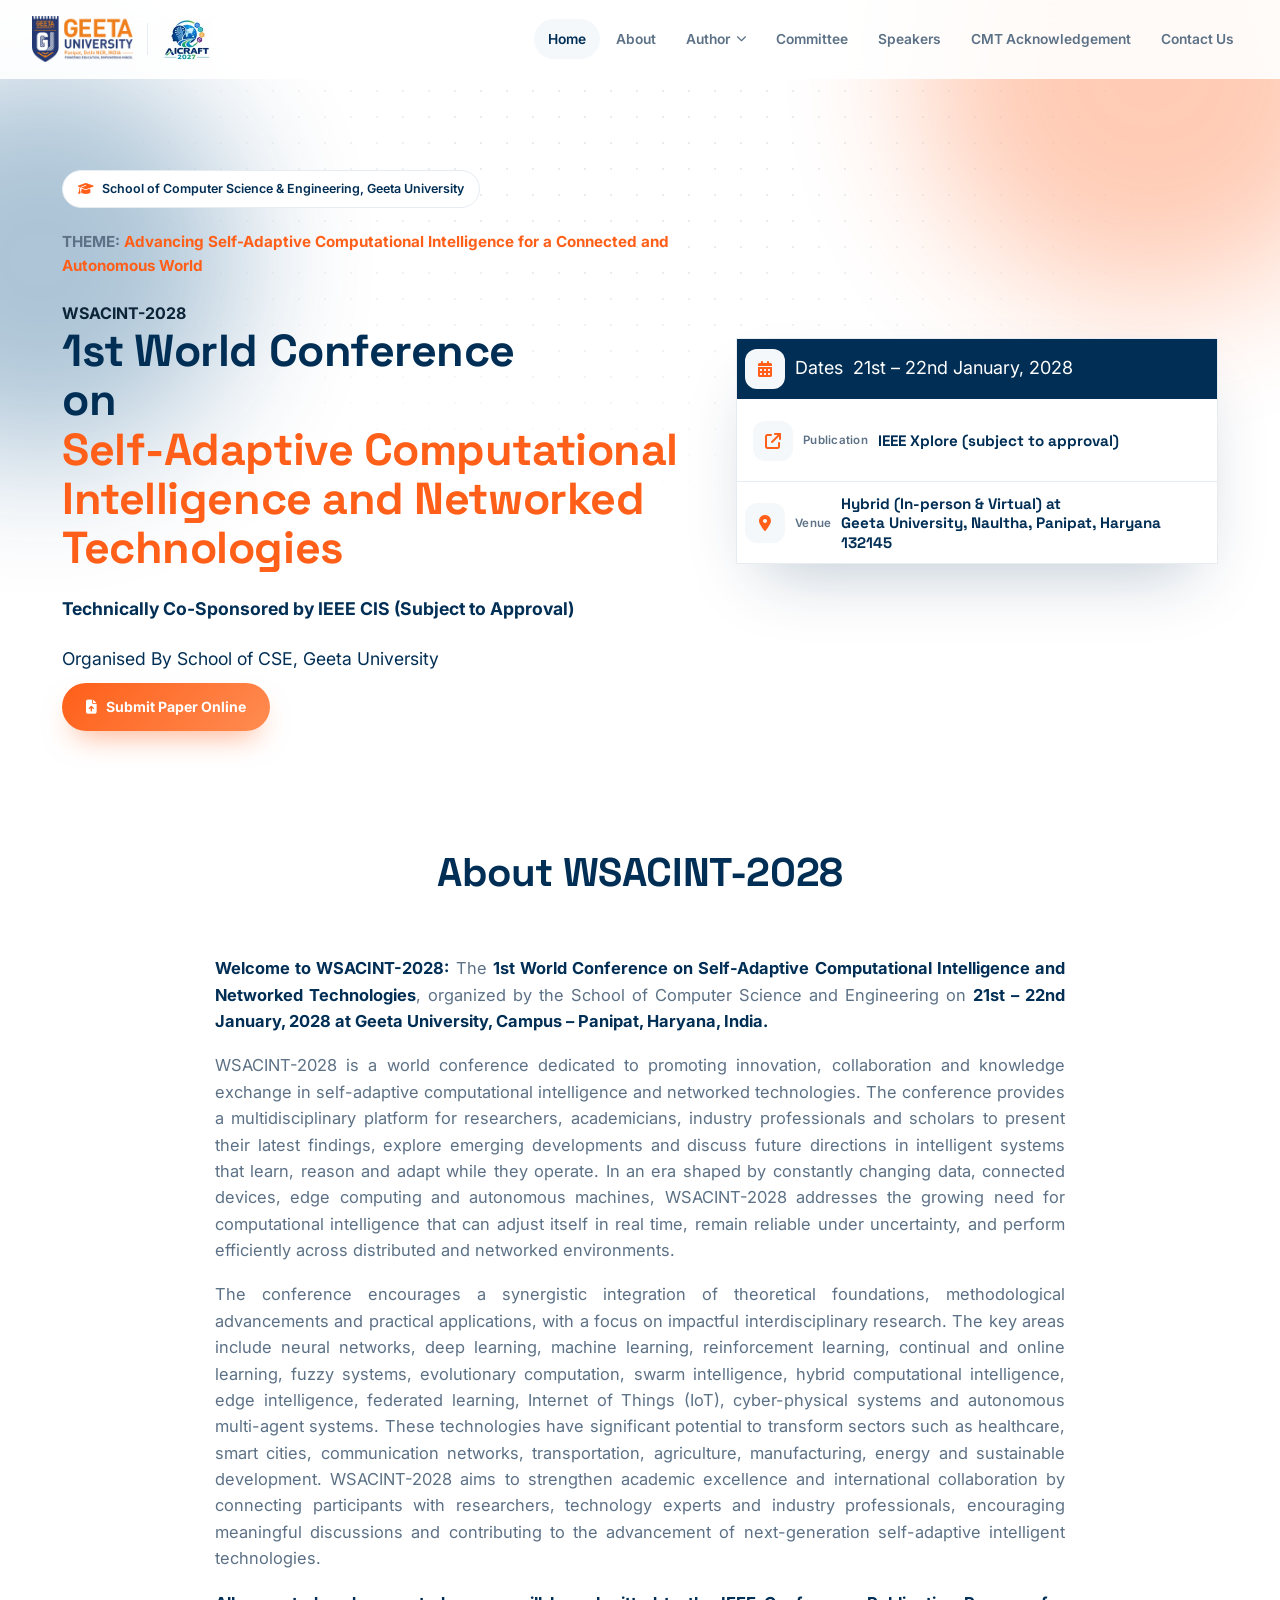
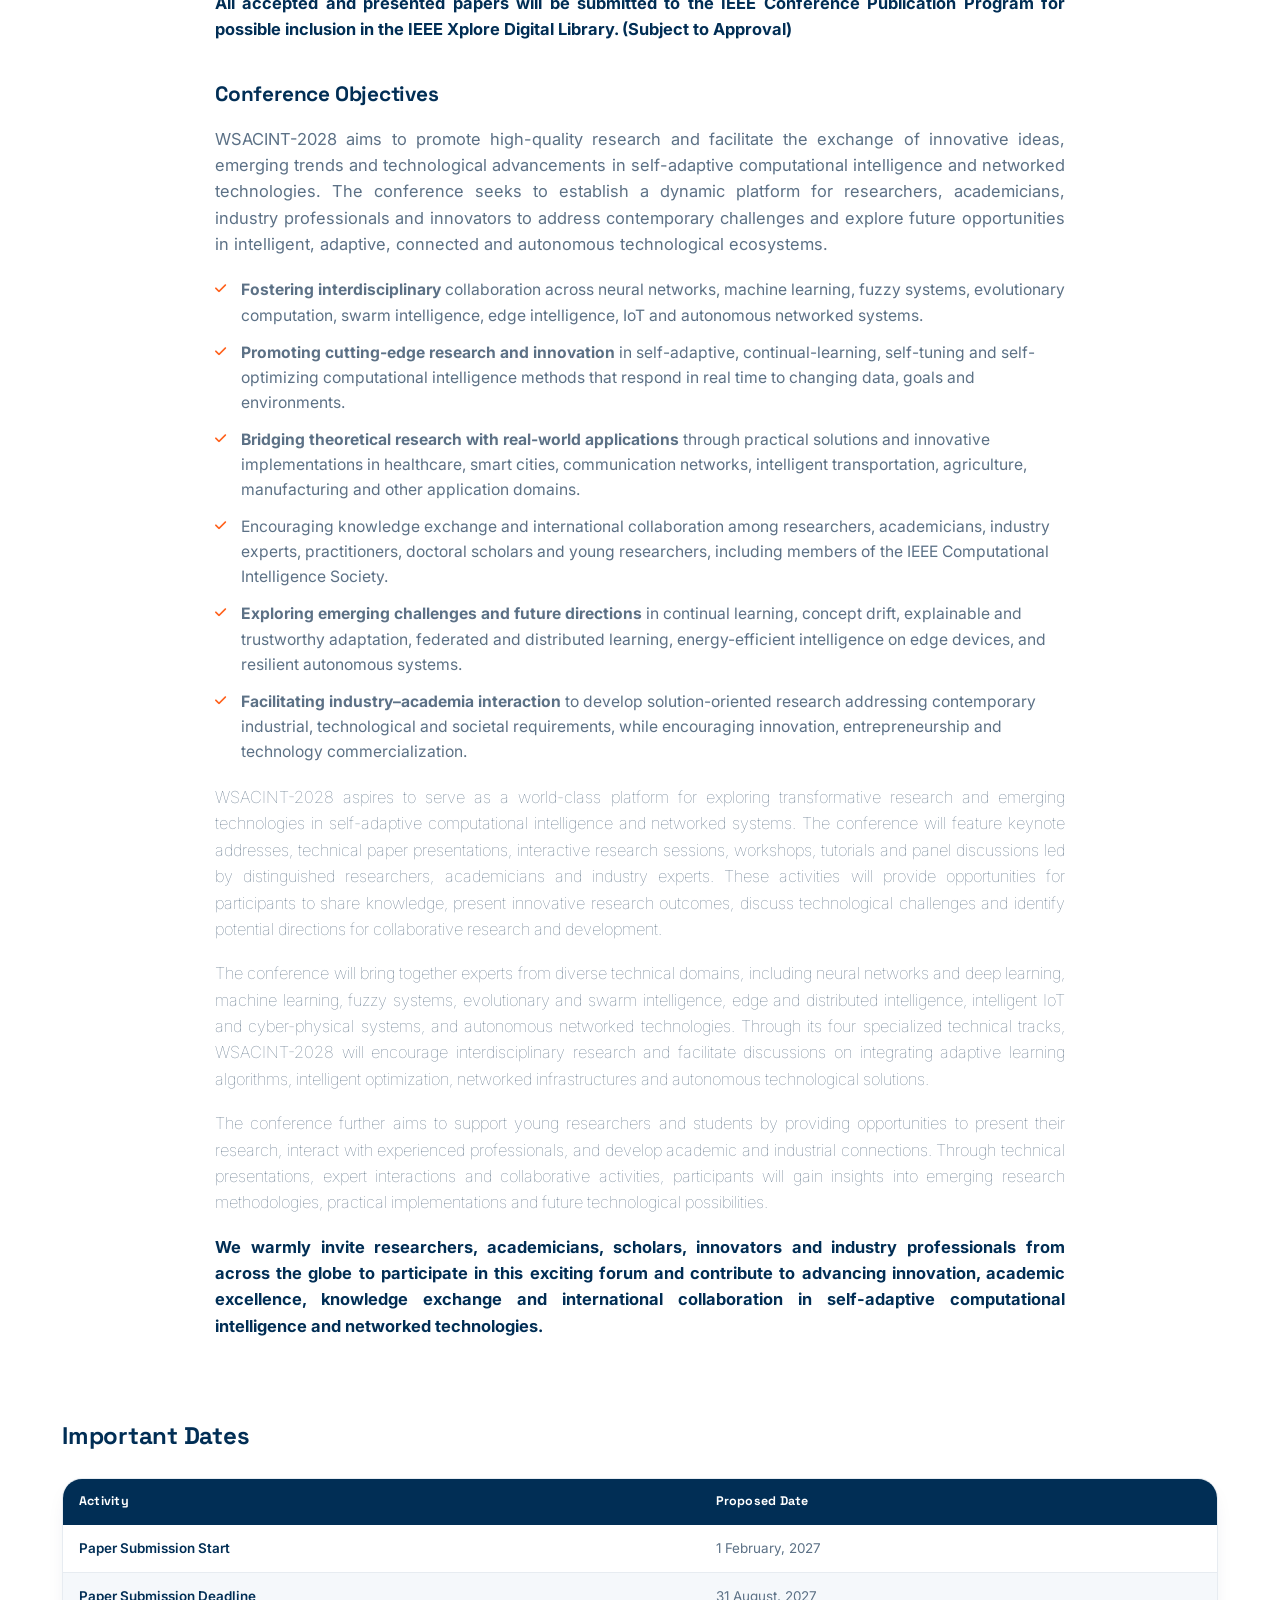
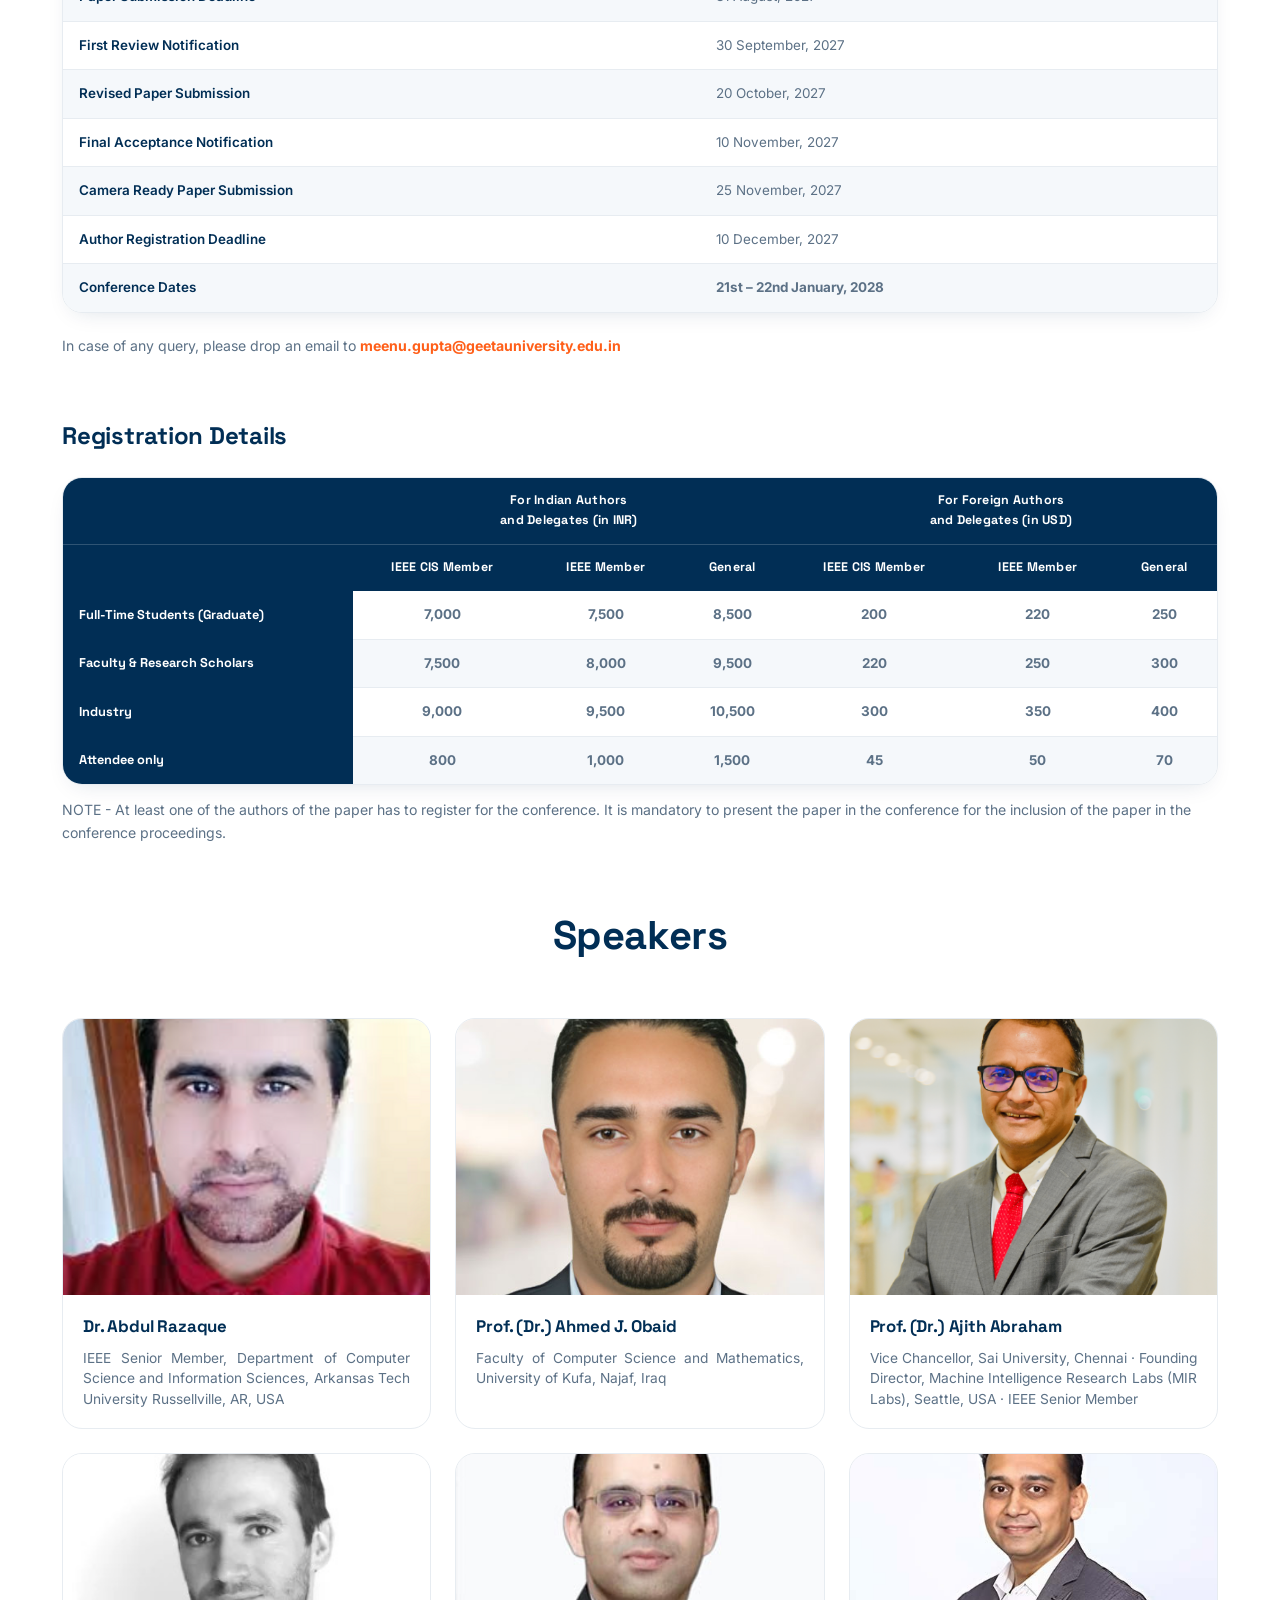
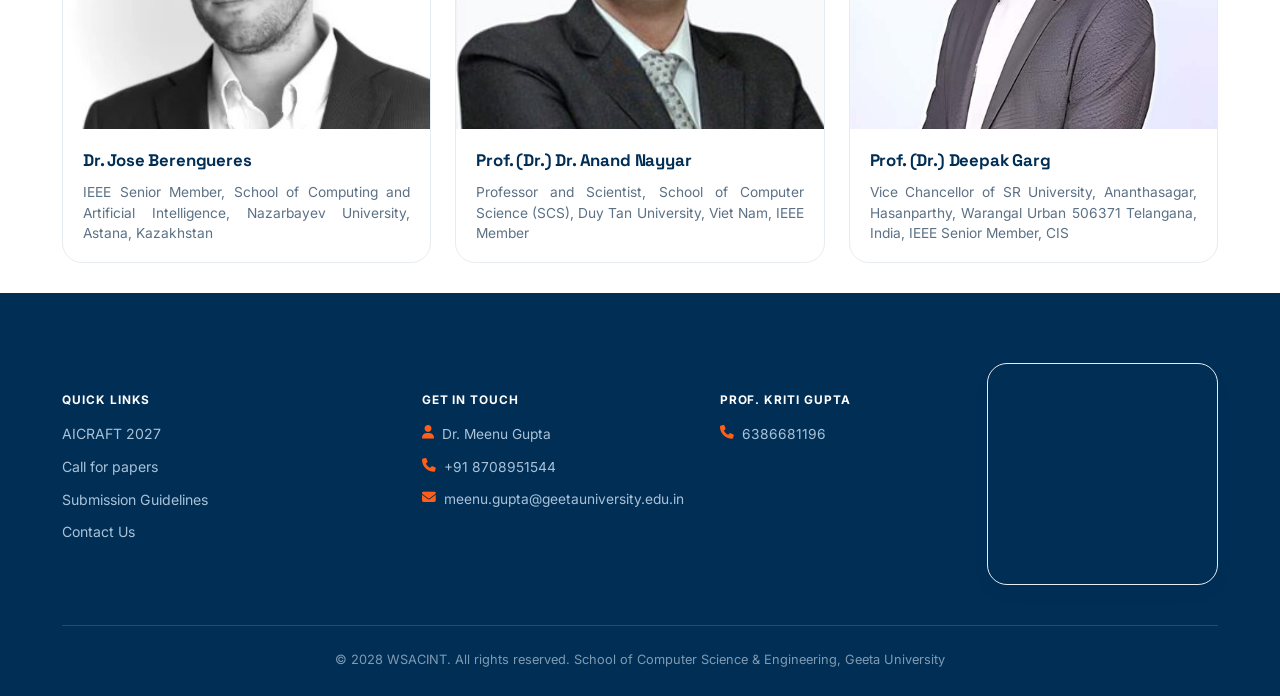
==== index.html @ 1bbcfa43 "Update submission deadlines in camera_ready_submission.html and correct spelling in index.html" ====
<!DOCTYPE html>
<html lang="en">

<head>
  <meta charset="UTF-8">
  <meta name="viewport" content="width=device-width, initial-scale=1.0">
  <title>WSACINT-2028 — Self-Adaptive Computational Intelligence and Networked Technologies</title>
  <link rel="icon"
    href="data:image/svg+xml,%3Csvg xmlns='http://www.w3.org/2000/svg' viewBox='0 0 100 100'%3E%3Crect width='100' height='100' rx='24' fill='%23012e55'/%3E%3Ccircle cx='50' cy='42' r='16' fill='%23ff5f19'/%3E%3Crect x='30' y='66' width='40' height='9' rx='4.5' fill='white'/%3E%3C/svg%3E">
  <link rel="preconnect" href="https://fonts.googleapis.com">
  <link rel="preconnect" href="https://fonts.gstatic.com" crossorigin>
  <link
    href="https://fonts.googleapis.com/css2?family=Space+Grotesk:wght@500;600;700&family=Inter:wght@400;500;600;700;800&display=swap"
    rel="stylesheet">
  <link rel="stylesheet" href="https://cdnjs.cloudflare.com/ajax/libs/font-awesome/6.5.1/css/all.min.css">
  <link rel="stylesheet" href="assets/css/styles.css">

  <style>
    .home-hero {
      padding: 120px 0 80px;
    }

    .home-hero h1 {
      font-size: clamp(2rem, 3.5vw, 2.8rem);
      line-height: 1.1;
      max-width: 920px;
      margin: 0 auto;
    }

    .home-hero h1 span {
      color: var(--orange);
    }

    .home-hero .lead {
      max-width: 60ch;
      margin: 22px auto 0;
      color: var(--ink-soft);
      font-size: 1.1rem;
    }

    .home-hero .theme-tag {
      max-width: 70ch;
      margin: 0 auto 22px;
      font-size: .95rem;
      font-weight: 700;
      color: var(--ink-soft);
    }

    .home-hero .theme-tag span {
      color: var(--orange);
    }

    .facts-row {
      display: grid;
      grid-template-columns: repeat(4, 1fr);
      gap: 0;
      max-width: 1000px;
      margin: 50px auto 0;
      background: var(--white);
      border: 1px solid var(--line);
      border-radius: 22px;
      box-shadow: var(--shadow-lg);
      overflow: hidden;
    }

    .facts-row .fact {
      padding: 24px 20px;
      text-align: center;
      border-right: 1px solid var(--line);
    }

    .facts-row .fact:last-child {
      border-right: none;
    }

    .facts-row .fact i {
      color: var(--orange);
      font-size: 1.2rem;
      margin-bottom: 10px;
      display: block;
    }

    .facts-row .fact .lbl {
      font-size: .68rem;
      text-transform: uppercase;
      letter-spacing: .08em;
      color: var(--ink-soft);
      font-weight: 700;
      display: block;
      margin-bottom: 4px;
    }

    .facts-row .fact .val {
      font-weight: 700;
      color: var(--navy);
      font-size: .92rem;
    }

    @media(max-width:760px) {
      .facts-row {
        grid-template-columns: repeat(2, 1fr);
      }
    }
  </style>
</head>

<body>

  <nav class="nav" id="nav">
    <a href="index.html" class="brand">
      <img src="assets/img/geeta-university-logo.png" alt="Geeta University">
      <div class="brand-sep"></div>
      <img src="assets/img/aicraft-logo.jpeg" alt="WSACINT-2028" style="height:50px;">
    </a>
    <ul class="nav-links" id="navLinks">
      <li><a href="index.html" class="active">Home</a></li>
      <li><a href="index.html#about">About</a></li>
      <li class="has-dropdown">
        <button class="nav-drop-btn">Author <i class="fa-solid fa-chevron-down"></i></button>
        <div class="dropdown-menu">
          <a href="call-for-papers.html"><i class="fa-solid fa-bullhorn"></i>Call for Papers</a>
          <a href="paper-submission-guidelines.html"><i class="fa-solid fa-file-arrow-up"></i>Paper Submission
            Guidelines</a>

          <a href="index.html#important-dates"><i class="fa-solid fa-calendar-days"></i>Proposed Date</a>
          <a href="camera_ready_submission.html"><i class="fa-solid fa-bullhorn"></i>Camers ready submission</a>
          <a href="index.html#registration-dates"><i class="fa-solid fa-user-check"></i>Registration Details</a>
        </div>
      </li>
      <li><a href="committee.html">Committee</a></li>
      <li><a href="index.html#speakers">Speakers</a></li>
      <li><a href="cmt-acknowledgement.html">CMT Acknowledgement</a></li>
      <li><a href="contact.html">Contact Us</a></li>
    </ul>
    <!-- MOBILE MENU OPEN BUTTON -->
    <button class="burger" id="burger" aria-label="Open menu">
      <i class="fa-solid fa-bars"></i>
    </button>

  </nav>

  <div class="mobile-menu" id="mobileMenu">
    <div class="mobile-menu-top">
      <div class="brand"><img src="assets/img/aicraft-logo.jpeg" alt="WSACINT-2028" style="height:50px;"></div>
      <button class="burger" id="closeBurger"><i class="fa-solid fa-xmark"></i></button>
    </div>
    <a href="index.html">Home</a>
    <a href="index.html#about">About</a>
    <div class="mobile-drop">
      <a href="javascript:void(0)" class="mobile-toggle">Author <i
          class="fa-solid fa-chevron-down mobile-toggle-caret"></i></a>
      <div class="mobile-sub">
        <a href="call-for-papers.html">Call for Papers</a>
        <a href="paper-submission-guidelines.html">Paper Submission Guidelines</a>

        <a href="index.html#important-dates">Proposed Date</a>
        <a href="camera_ready_submission.html">Camers ready submission</a>
        <a href="index.html#registration-dates">Registration Details</a>
      </div>
    </div>
    <a href="committee.html">Committee</a>
    <a href="index.html#speakers">Speakers</a>
    <a href="cmt-acknowledgement.html">CMT Acknowledgement</a>
    <a href="contact.html">Contact Us</a>
  </div>

  <main>
    <section class="page-hero home-hero">
      <div class="dotgrid"></div>
      <div class="blob blob1"></div>
      <div class="blob blob2"></div>
      <div class="wrap hero-grid">

        <div class="hero-col hero-text">
          <div class="hero-badges reveal">
            <span class="pill"><i class="fa-solid fa-graduation-cap"></i>School of Computer Science &amp; Engineering,
              Geeta University</span>
          </div>
          <p class="theme-tag reveal" style="text-align: left !important;">THEME: <span>Advancing Self-Adaptive
              Computational Intelligence for a Connected and Autonomous World</span></p>
          <span class="reveal"><strong>WSACINT-2028</strong></span>
          <h1 class="reveal">1st World Conference <br> on <br><span>Self-Adaptive Computational Intelligence and
              Networked Technologies</span></h1>

          <h5 class="lead reveal" style="color: var(--navy);">Technically Co-Sponsored by IEEE CIS (Subject to
            Approval)
          </h5>
          <p class="lead reveal" style="color: var(--navy);">Organised By
            School of CSE, Geeta University</p>

          <div class="btn-row reveal" style="margin-top: 10px;">
            <a class="btn btn-primary" href="https://cmt3.research.microsoft.com/aicraft2027"><i
                class="fa-solid fa-file-arrow-up"></i>Submit Paper Online</a>
          </div>
        </div>

        <div class="hero-col hero-facts-card reveal">

          <div class="fact" style="background-color: var(--navy);"><i class="fa-solid fa-calendar-days"></i><span
              class="" style="color: var(--white);">Dates</span><span class="" style="color: var(--white);">21st – 22nd
              January, 2028</span></div>

          <div class="factM">
            <div class="fact">
              <i class="fa-solid fa-arrow-up-right-from-square"></i><span class="lbl">Publication</span><span
                class="val">IEEE Xplore (subject to approval)</span>
            </div>
          </div>

          <div class="fact">
            <i class="fa-solid fa-location-dot"></i>
            <span class="lbl">Venue</span><span class="val">Hybrid (In-person & Virtual) at <br> Geeta University,
              Naultha, Panipat, Haryana
              132145</span>
          </div>

        </div>

      </div>
    </section>

    <section class="sect" id="about">
      <div class="wrap">
        <div class="sect-head reveal">
          <h2>About WSACINT-2028</h2>
        </div>
        <div class="prose reveal">
          <p><b>Welcome to WSACINT-2028:</b> The <b>1st World Conference on Self-Adaptive Computational Intelligence
              and Networked Technologies</b>, organized by the School of Computer Science and Engineering on <b>
              21st – 22nd
              January, 2028
              at Geeta University, Campus – Panipat, Haryana, India.</b></p>
          <p>
            WSACINT-2028 is a world conference dedicated to promoting innovation, collaboration and knowledge exchange
            in self-adaptive computational intelligence and networked technologies. The conference provides a
            multidisciplinary platform for researchers, academicians, industry professionals and scholars to present
            their latest findings, explore emerging developments and discuss future directions in intelligent systems
            that learn, reason and adapt while they operate. In an era shaped by constantly changing data, connected
            devices, edge computing and autonomous machines, WSACINT-2028 addresses the growing need for computational
            intelligence that can adjust itself in real time, remain reliable under uncertainty, and perform efficiently
            across distributed and networked environments.</p>

          <p>The conference encourages a synergistic integration of theoretical foundations, methodological advancements
            and practical applications, with a focus on impactful interdisciplinary research. The key areas include
            neural networks, deep learning, machine learning, reinforcement learning, continual and online learning,
            fuzzy systems, evolutionary computation, swarm intelligence, hybrid computational intelligence, edge
            intelligence, federated learning, Internet of Things (IoT), cyber-physical systems and autonomous
            multi-agent systems. These technologies have significant potential to transform sectors such as healthcare,
            smart cities, communication networks, transportation, agriculture, manufacturing, energy and sustainable
            development. WSACINT-2028 aims to strengthen academic excellence and international collaboration by
            connecting participants with researchers, technology experts and industry professionals, encouraging
            meaningful discussions and contributing to the advancement of next-generation self-adaptive intelligent
            technologies.
          </p>

          <p><b>All accepted and presented papers will be submitted to the IEEE Conference Publication Program for
              possible inclusion in the IEEE Xplore Digital Library. (Subject to Approval)</b></p>

          <h3>Conference Objectives</h3>
          <p>WSACINT-2028 aims to promote high-quality research and facilitate the exchange of innovative ideas,
            emerging trends and technological advancements in self-adaptive computational intelligence and networked
            technologies. The conference seeks to establish a dynamic platform for researchers, academicians, industry
            professionals and innovators to address contemporary challenges and explore future opportunities in
            intelligent, adaptive, connected and autonomous technological ecosystems.
          </p>
          <!-- <p>The key objectives of the conference include:</p> -->
          <ul>
            <li><b>Fostering interdisciplinary </b> collaboration across neural networks, machine learning, fuzzy
              systems,
              evolutionary computation, swarm intelligence, edge intelligence, IoT and autonomous networked systems.
            </li>
            <li><b>Promoting cutting-edge research and innovation</b> in self-adaptive, continual-learning, self-tuning
              and self-optimizing computational intelligence methods that respond in real time to changing data, goals
              and environments.</li>
            <li><b>Bridging theoretical research with real-world applications</b> through practical solutions and
              innovative implementations in healthcare, smart cities, communication networks, intelligent
              transportation, agriculture, manufacturing and other application domains.</li>
            <li>Encouraging knowledge exchange and international collaboration</b> among researchers, academicians,
              industry experts, practitioners, doctoral scholars and young researchers, including members of the IEEE
              Computational Intelligence Society.</li>
            <li><b>Exploring emerging challenges and future directions</b> in continual learning, concept drift,
              explainable and trustworthy adaptation, federated and distributed learning, energy-efficient
              intelligence on edge devices, and resilient autonomous systems.</li>
            <li><b>Facilitating industry–academia interaction</b> to develop solution-oriented research addressing
              contemporary industrial, technological and societal requirements, while encouraging innovation,
              entrepreneurship and technology commercialization.</li>
          </ul>

          <p style="font-weight: 100;">WSACINT-2028 aspires to serve as a world-class platform for exploring
            transformative research and emerging technologies in self-adaptive computational intelligence and networked
            systems. The conference will feature keynote addresses, technical paper presentations, interactive research
            sessions, workshops, tutorials and panel discussions led by distinguished researchers, academicians and
            industry experts. These activities will provide opportunities for participants to share knowledge, present
            innovative research outcomes, discuss technological challenges and identify potential directions for
            collaborative research and development.</p>

          <p style="font-weight: 100;">The conference will bring together experts from diverse technical domains,
            including neural networks and deep learning, machine learning, fuzzy systems, evolutionary and swarm
            intelligence, edge and distributed intelligence, intelligent IoT and cyber-physical systems, and autonomous
            networked technologies. Through its four specialized technical tracks, WSACINT-2028 will encourage
            interdisciplinary research and facilitate discussions on integrating adaptive learning algorithms,
            intelligent optimization, networked infrastructures and autonomous technological solutions.</p>

          <p style="font-weight: 100;">The conference further aims to support young researchers and students by
            providing opportunities to present their research, interact with experienced professionals, and develop
            academic and industrial connections. Through technical presentations, expert interactions and collaborative
            activities, participants will gain insights into emerging research methodologies, practical implementations
            and future technological possibilities.</p>

          <p><b>We warmly invite researchers, academicians, scholars, innovators and industry professionals from across
              the
              globe to participate in this exciting forum and contribute to advancing innovation, academic excellence,
              knowledge exchange and international collaboration in self-adaptive computational intelligence and
              networked
              technologies.</b></p>
        </div>
      </div>
    </section>

    <section class="sect">
      <div class="wrap">
        <div class="reg-dates-stack">
          <!-- Important Dates -->
          <div class="reg-block reveal" id="important-dates">
            <h2 style="margin-bottom:22px;">Important Dates</h2>
            <div class="reg-table-scroll">
              <table class="dates-table">
                <thead>
                  <tr>
                    <th>Activity</th>
                    <th>Proposed Date</th>
                  </tr>
                </thead>
                <tbody>
                  <tr>
                    <td>Paper Submission Start</td>
                    <td>1 February, 2027</td>
                  </tr>
                  <tr>
                    <td>Paper Submission Deadline</td>
                    <td>31 August, 2027</td>
                  </tr>
                  <tr>
                    <td>First Review Notification</td>
                    <td>30 September, 2027</td>
                  </tr>
                  <tr>
                    <td>Revised Paper Submission</td>
                    <td>20 October, 2027</td>
                  </tr>
                  <tr>
                    <td>Final Acceptance Notification</td>
                    <td>10 November, 2027</td>
                  </tr>
                  <tr>
                    <td>Camera Ready Paper Submission</td>
                    <td>25 November, 2027</td>
                  </tr>
                  <tr>
                    <td>Author Registration Deadline</td>
                    <td>10 December, 2027</td>
                  </tr>
                  <tr>
                    <td>Conference Dates</td>
                    <td><b>21st – 22nd January, 2028</b></td>
                  </tr>
                </tbody>
              </table>
            </div>
            <p class="reg-note" style="margin-top:22px;">In case of any query, please drop an email to
              <a href="mailto:iccins@geetauniversity.edu.in"
                style="color:var(--orange); font-weight:700;">meenu.gupta@geetauniversity.edu.in</a>
            </p>
          </div>

          <!-- Registration Details -->
          <div class="reg-block reveal" id="registration-dates">
            <h2 style="margin-bottom:22px;">Registration Details</h2>
            <div class="reg-table-scroll">
              <table class="reg-table">
                <thead>
                  <tr>
                    <th></th>
                    <th colspan="3">For Indian Authors<br>and Delegates (in INR)</th>
                    <th colspan="3">For Foreign Authors<br>and Delegates (in USD)</th>
                  </tr>
                  <tr>
                    <th></th>
                    <th>IEEE CIS Member</th>
                    <th>IEEE Member</th>
                    <th>General</th>
                    <th>IEEE CIS Member</th>
                    <th>IEEE Member</th>

                    <th>General</th>
                  </tr>
                </thead>
                <tbody>
                  <tr>
                    <th scope="row">Full-Time Students (Graduate)</th>
                    <td><b>7,000</b></td>
                    <td><b>7,500</b></td>
                    <td><b>8,500</b></td>
                    <td><b>200</b></td>
                    <td><b>220</b></td>
                    <td><b>250</b></td>
                  </tr>
                  <tr>
                    <th scope="row">Faculty &amp; Research Scholars</th>
                    <td><b>7,500</b></td>
                    <td><b>8,000</b></td>
                    <td><b>9,500</b></td>
                    <td><b>220</b></td>
                    <td><b>250</b></td>
                    <td><b>300</b></td>
                  </tr>
                  <tr>
                    <th scope="row">Industry</th>
                    <td><b>9,000</b></td>
                    <td><b>9,500</b></td>
                    <td><b>10,500</b></td>
                    <td><b>300</b></td>
                    <td><b>350</b></td>
                    <td><b>400</b></td>
                  </tr>
                  <tr>
                    <th scope="row">Attendee only</th>
                    <td><b>800</b></td>
                    <td><b>1,000</b></td>
                    <td><b>1,500</b></td>
                    <td><b>45</b></td>
                    <td><b>50</b></td>
                    <td><b>70</b></td>
                  </tr>
                </tbody>
              </table>
            </div>

            <p class="reg-note">NOTE - At least one of the authors of the paper has to register for the conference. It
              is
              mandatory to present the paper in the conference for the inclusion of the paper in the conference
              proceedings.</p>
          </div>
        </div>
      </div>
    </section>

    <section class="sect" id="speakers">
      <div class="wrap">
        <div class="sect-head reveal">
          <h2>Speakers</h2>
        </div>
        <div class="fig-grid reveal" id="speakerGrid"></div>
      </div>
    </section>

    <footer>
      <div class="wrap">
        <div class="foot-grid">
          <div class="fcol">
            <h6>Quick Links</h6>
            <a href="index.html#about">AICRAFT 2027</a>
            <a href="call-for-papers.html">Call for papers</a>
            <a href="paper-submission-guidelines.html">Submission Guidelines</a>
            <a href="contact.html">Contact Us</a>
          </div>
          <div class="fcol">
            <h6>Get In Touch</h6>
            <div class="contact-line"><i class="fa-solid fa-user"></i><span>Dr. Meenu Gupta</span></div>
            <div class="contact-line"><i class="fa-solid fa-phone"></i><span>+91 8708951544</span></div>
            <div class="contact-line"><i
                class="fa-solid fa-envelope"></i><span>meenu.gupta@geetauniversity.edu.in</span></div>
          </div>
          <div class="fcol">
            <h6>Prof. Kriti Gupta</h6>
            <div class="contact-line"><i class="fa-solid fa-phone"></i><span>6386681196</span></div>
          </div>
          <div class="fcol">
            <div class="map-frame-footer">
              <iframe src="https://www.google.com/maps?q=Geeta+University+Panipat&output=embed" loading="lazy"
                referrerpolicy="no-referrer-when-downgrade" title="Geeta University, Panipat location"></iframe>
            </div>
          </div>
        </div>
        <div class="fbar">
          <span>© 2028 WSACINT. All rights reserved. School of Computer Science &amp; Engineering, Geeta
            University</span>
        </div>
      </div>
    </footer>


  </main>

  <script>
    const speakers = [
      //["Prof. (Dr.) Valentina E. Balas", "Full Professor, Faculty of Engineering, \u201cAurel Vlaicu\u201d University of Arad, Romania · IEEE Senior Member", "assets/img/Valentina-Balas.jpg"],
      ["Dr. Abdul Razaque", "IEEE Senior Member, Department of Computer Science and Information Sciences, Arkansas Tech University Russellville, AR, USA", "assets/img/Prof-Abdul-Razaque.png"],
      ["Prof. (Dr.) Ahmed J. Obaid", "Faculty of Computer Science and Mathematics, University of Kufa, Najaf, Iraq", "assets/img/Ahmed-J.-Obaid.jpg"],
      ["Prof. (Dr.) Ajith Abraham", "Vice Chancellor, Sai University, Chennai · Founding Director, Machine Intelligence Research Labs (MIR Labs), Seattle, USA · IEEE Senior Member", "assets/img/Ajit-abraham.png"],
      ["Dr. Jose Berengueres", "IEEE Senior Member, School of Computing and Artificial Intelligence, Nazarbayev University, Astana, Kazakhstan", "assets/img/Jose-Berengueres.jpeg"],
      ["Prof. (Dr.) Dr. Anand Nayyar", "Professor and Scientist, School of Computer Science (SCS), Duy Tan University, Viet Nam, IEEE Member", "assets/img/dr-nayyar.jpg"],
      ["Prof. (Dr.) Deepak Garg", "Vice Chancellor of SR University, Ananthasagar, Hasanparthy, Warangal Urban 506371 Telangana, India, IEEE Senior Member, CIS", "assets/img/Deepak-Garg.jpeg"]
    ];
    const gradients = ["linear-gradient(135deg,#012e55,#024a82)", "linear-gradient(135deg,#ff5f19,#ff8c52)"];
    const grid = document.getElementById('speakerGrid');
    speakers.forEach((s, i) => {
      const initials = s[0].replace(/^(Prof\.|Dr\.|\(Dr\.\))\s*/g, '').replace(/[()]/g, '').split(' ').filter(Boolean).slice(0, 2).map(w => w[0]).join('').toUpperCase();
      const imgPath = s[2];
      const card = document.createElement('div');
      card.className = 'fig-card';
      card.innerHTML = `
      <div class="fig-photo" style="background:${gradients[i % 2]}; display:flex; align-items:center; justify-content:center; overflow:hidden;">
        <img src="${imgPath}" alt="${s[0]}" style="width:100%; height:100%; object-fit:cover;"
          onerror="this.replaceWith(Object.assign(document.createElement('span'), {textContent:'${initials}', style:'font-family:\\'Space Grotesk\\',sans-serif; font-size:2.4rem; font-weight:700; color:#fff;'}))">
      </div>
      <div class="fig-cap"><h4>${s[0]}</h4><p>${s[1]}</p></div>`;
      grid.appendChild(card);
    });
  </script>
  <script src="assets/js/mains.js"></script>


</body>

</html>
---- assets/css/styles.css ----
/* ========================================================
   WSACINT-2028 — shared stylesheet
   ======================================================== */
:root {
  --white: #ffffff;
  --bg: #f5f8fb;
  --navy: #012e55;
  --navy2: #024a82;
  --orange: #ff5f19;
  --orange2: #ff8c52;
  --ink: #0b2438;
  --ink-soft: #5c7186;
  --line: #e7ecf1;
  --shadow-sm: 0 8px 24px -12px rgba(1, 46, 85, .18);
  --shadow-lg: 0 30px 70px -25px rgba(1, 46, 85, .28);
  --radius: 20px;
}

* {
  box-sizing: border-box;
}

html {
  scroll-behavior: smooth;
}

@media (prefers-reduced-motion:reduce) {
  html {
    scroll-behavior: auto;
  }

  * {
    animation: none !important;
    transition: none !important;
  }
}

body {
  margin: 0;
  background: var(--white);
  color: var(--ink);
  font-family: 'Inter', sans-serif;
  line-height: 1.6;
  -webkit-font-smoothing: antialiased;
  overflow-x: hidden;
}

h1,
h2,
h3,
h4 {
  font-family: 'Space Grotesk', sans-serif;
  margin: 0;
  color: var(--navy);
  font-weight: 700;
  letter-spacing: -.01em;
}

p {
  margin: 0;
  text-align: justify;
}

a {
  color: inherit;
  text-decoration: none;
}

img {
  max-width: 100%;
  display: block;
}

ul {
  margin: 0;
  padding: 0;
}

.wrap {
  max-width: 1220px;
  margin: 0 auto;
  padding: 0 32px;
}

.eyebrow {
  display: inline-flex;
  align-items: center;
  gap: 8px;
  font-size: .78rem;
  font-weight: 700;
  letter-spacing: .08em;
  text-transform: uppercase;
  color: var(--orange);
  margin-bottom: 16px;
}

.eyebrow::before {
  content: '';
  width: 8px;
  height: 8px;
  border-radius: 50%;
  background: var(--orange);
}

.reveal {
  opacity: 0;
  transform: translateY(28px);
  transition: opacity .7s ease, transform .7s ease;
}

.reveal.in {
  opacity: 1;
  transform: none;
}

/* ---------------- NAV (base — unchanged from your original) ---------------- */
.nav {
  position: fixed;
  top: 0;
  left: 0;
  right: 0;
  z-index: 1000;
  display: flex;
  align-items: center;
  justify-content: space-between;
  padding: 14px 32px;
  transition: background .3s ease, box-shadow .3s ease, padding .3s ease;
  background: rgba(255, 255, 255, .9);
  backdrop-filter: blur(14px);
  -webkit-backdrop-filter: blur(14px);
  border-bottom: 1px solid transparent;
}

.nav.scrolled {
  box-shadow: var(--shadow-sm);
  border-bottom-color: var(--line);
  padding: 10px 32px;
}

.brand {
  display: flex;
  align-items: center;
  gap: 14px;
  flex-shrink: 0;
}

.brand img {
  height: 46px;
  width: auto;
  object-fit: contain;
}

.brand-sep {
  width: 1px;
  height: 32px;
  background: var(--line);
}

.brand-text {
  display: flex;
  flex-direction: column;
  line-height: 1.15;
}

.brand-text b {
  font-family: 'Space Grotesk', sans-serif;
  font-weight: 700;
  font-size: 1rem;
  color: var(--navy);
}

.brand-text span {
  font-size: .68rem;
  color: var(--ink-soft);
  font-weight: 600;
  letter-spacing: .03em;
}

.nav-links {
  display: flex;
  align-items: center;
  gap: 2px;
  list-style: none;
  position: relative;
}

.nav-links>li {
  position: relative;
}

.nav-links a,
.nav-drop-btn {
  font-size: .86rem;
  font-weight: 600;
  color: var(--ink-soft);
  padding: 9px 14px;
  border-radius: 100px;
  transition: color .2s ease, background .2s ease;
  display: inline-flex;
  align-items: center;
  gap: 6px;
  background: none;
  border: none;
  cursor: pointer;
  font-family: 'Inter', sans-serif;
  white-space: nowrap;
}

.nav-links a:hover,
.nav-links a.active,
.nav-drop-btn:hover {
  color: var(--navy);
  background: var(--bg);
}

.nav-drop-btn i {
  font-size: .65rem;
  transition: transform .2s ease;
}

.has-dropdown.open .nav-drop-btn i {
  transform: rotate(180deg);
}

.has-dropdown.open .nav-drop-btn {
  color: var(--navy);
  background: var(--bg);
}

.dropdown-menu {
  position: absolute;
  top: calc(100% + 10px);
  left: 50%;
  transform: translateX(-50%) translateY(6px);
  background: var(--white);
  border: 1px solid var(--line);
  border-radius: 16px;
  box-shadow: var(--shadow-lg);
  min-width: 250px;
  padding: 8px;
  opacity: 0;
  visibility: hidden;
  transition: opacity .2s ease, transform .2s ease;
}

.has-dropdown.open .dropdown-menu {
  opacity: 1;
  visibility: visible;
  transform: translateX(-50%) translateY(0);
}

.dropdown-menu a {
  display: flex;
  align-items: center;
  gap: 10px;
  padding: 11px 14px;
  border-radius: 10px;
  font-size: .86rem;
  font-weight: 600;
  color: var(--ink);
  white-space: nowrap;
}

.dropdown-menu a:hover {
  background: var(--bg);
  color: var(--orange);
}

.dropdown-menu a i {
  color: var(--orange);
  width: 16px;
  font-size: .8rem;
}

.nav-cta {
  display: flex;
  align-items: center;
  gap: 12px;
}

.burger {
  display: none;
  width: 40px;
  height: 40px;
  border-radius: 10px;
  border: 1px solid var(--line);
  background: var(--white);
  align-items: center;
  justify-content: center;
  font-size: 1.1rem;
  color: var(--navy);
  cursor: pointer;
}

.btn {
  display: inline-flex;
  align-items: center;
  gap: 9px;
  font-weight: 700;
  font-size: .88rem;
  padding: 13px 24px;
  border-radius: 100px;
  border: none;
  cursor: pointer;
  transition: transform .2s ease, box-shadow .2s ease;
}

.btn-primary {
  background: linear-gradient(135deg, var(--orange), var(--orange2));
  color: #fff;
  box-shadow: 0 14px 30px -12px rgba(255, 95, 25, .6);
}

.btn-primary:hover {
  transform: translateY(-2px);
  box-shadow: 0 18px 36px -12px rgba(255, 95, 25, .7);
}

.btn-ghost {
  background: var(--white);
  color: var(--navy);
  border: 1.5px solid var(--line);
}

.btn-ghost:hover {
  border-color: var(--navy);
  transform: translateY(-2px);
}

.btn-sm {
  padding: 10px 18px;
  font-size: .82rem;
}

/* mobile menu */
.mobile-menu {
  position: fixed;
  inset: 0;
  background: var(--white);
  z-index: 1200;
  display: flex;
  flex-direction: column;
  padding: 24px 28px;
  transform: translateY(-110%);
  transition: transform .4s cubic-bezier(.6, 0, .3, 1);
  overflow-y: auto;
}

.mobile-menu.open {
  transform: translateY(0);
}

.mobile-menu-top {
  display: flex;
  justify-content: space-between;
  align-items: center;
  margin-bottom: 30px;
}

.mobile-menu a {
  font-family: 'Space Grotesk', sans-serif;
  font-size: 1.25rem;
  font-weight: 600;
  color: var(--navy);
  padding: 13px 0;
  border-bottom: 1px solid var(--line);
  display: flex;
  align-items: center;
  justify-content: space-between;
}

.mobile-sub {
  padding-left: 16px;
  display: none;
}

.mobile-sub.open {
  display: block;
}

.mobile-sub a {
  font-size: 1rem;
  font-weight: 500;
  color: var(--ink-soft);
  border-bottom: 1px dashed var(--line);
}

.mobile-toggle-caret {
  transition: transform .2s ease;
}

.mobile-drop.open .mobile-toggle-caret {
  transform: rotate(180deg);
}

/* ---------------- RESPONSIVE (new) ---------------- */

/* Large tablet / small laptop: tighten link spacing, drop tagline */
@media (max-width: 1200px) {

  .nav-links a,
  .nav-drop-btn {
    padding: 9px 10px;
    font-size: .82rem;
  }

  .brand-text span {
    display: none;
  }

  .nav-cta .btn-sm {
    padding: 10px 16px;
    font-size: .8rem;
  }
}

/* Tablet / mobile breakpoint: switch to burger menu */
@media (max-width: 992px) {

  .nav-links,
  .nav-cta .btn-primary {
    display: none;
  }

  .burger {
    display: flex;
  }

  .nav {
    padding: 12px 20px;
  }

  .brand img {
    height: 38px;
  }

  .brand-sep {
    height: 26px;
  }
}

/* Small phones: shrink brand further, tighten mobile menu spacing */
@media (max-width: 480px) {
  .brand {
    gap: 8px;
  }

  .brand img {
    height: 30px;
  }

  .brand-sep {
    height: 22px;
  }

  .brand-text b {
    font-size: .78rem;
  }

  .nav {
    padding: 10px 14px;
  }

  .mobile-menu {
    padding: 20px 18px;
  }

  .mobile-menu a {
    font-size: 1.05rem;
    padding: 12px 0;
  }

  .mobile-menu-top img {
    height: 28px;
  }
}

/* Very small phones (older/small devices) */
@media (max-width: 360px) {
  .brand-text {
    display: none;
  }

  .brand-sep {
    display: none;
  }
}

/* ---------------- generic page hero (inner pages) ---------------- */
.page-hero {
  position: relative;
  padding: 50px 0 70px;
  overflow: hidden;
  text-align: center;
}

.blob {
  position: absolute;
  border-radius: 50%;
  filter: blur(70px);
  opacity: .32;
  z-index: 0;
  animation: drift 18s ease-in-out infinite;
}

.blob1 {
  width: 460px;
  height: 460px;
  background: var(--orange);
  top: -160px;
  right: -100px;
}

.blob2 {
  width: 400px;
  height: 400px;
  background: var(--navy2);
  top: 60px;
  left: -160px;
  animation-delay: -6s;
}

@keyframes drift {

  0%,
  100% {
    transform: translate(0, 0) scale(1);
  }

  50% {
    transform: translate(30px, -30px) scale(1.08);
  }
}

.dotgrid {
  position: absolute;
  inset: 0;
  z-index: 0;
  background-image: radial-gradient(var(--line) 1.4px, transparent 1.4px);
  background-size: 26px 26px;
  mask-image: radial-gradient(ellipse 60% 60% at 50% 20%, black 20%, transparent 75%);
  -webkit-mask-image: radial-gradient(ellipse 60% 60% at 50% 20%, black 20%, transparent 75%);
}

.page-hero .wrap {
  margin-top: 50px;
  position: relative;
  z-index: 1;
}

.page-hero h1 {
  font-size: clamp(2.1rem, 4.6vw, 3.3rem);
}

.page-hero p {
  max-width: 60ch;
  margin: 18px auto 0;
  color: var(--ink-soft);
  font-size: 1.05rem;
}

.crumb {
  display: flex;
  justify-content: center;
  gap: 8px;
  font-size: .8rem;
  color: var(--ink-soft);
  margin-bottom: 18px;
  font-weight: 600;
}

.crumb a {
  color: var(--orange);
}

/* ---------------- home hero: two-column grid layout ---------------- */
.home-hero {
  text-align: left;
}

.home-hero .hero-grid {
  display: grid;
  grid-template-columns: 1.3fr 1fr;
  gap: 48px;
  align-items: center;
}

.hero-col {
  min-width: 0;
  /* prevents grid blowout from long text/pills */
}

.hero-text .hero-badges {
  display: flex;
  flex-wrap: wrap;
  gap: 10px;
  margin-bottom: 22px;
}

.hero-text .pill {
  font-size: .78rem;
  font-weight: 600;
  color: var(--navy);
  background: var(--white);
  border: 1px solid var(--line);
  padding: 8px 15px;
  border-radius: 100px;
  display: inline-flex;
  align-items: center;
  gap: 8px;
}

.hero-text .pill i {
  color: var(--orange);
}

.hero-text h1 {
  margin-bottom: 18px;
}

.hero-text h1 span {
  color: var(--orange);
}

.hero-text .lead {
  color: var(--ink-soft);
  font-size: 1.05rem;
  max-width: 62ch;
  margin-bottom: 28px;
}

.hero-text .btn-row {
  justify-content: flex-start;
  margin-top: 0;
}

/* right column: facts turned into a stacked card */
.hero-facts-card {
  font-size: large;
  display: flex;
  flex-direction: column;
  gap: 2px;
  background: var(--white);
  border: 1px solid var(--line);
  box-shadow: var(--shadow-lg);
}

.hero-facts-card .fact {
  display: flex;
  align-items: center;
  gap: 10px;
  padding: 10px 8px;
}

.hero-facts-card .factM {
  display: flex;
  align-items: left;
  flex-direction: column;
  gap: 10px;
  padding: 10px 8px;
  border-bottom: 1px solid var(--line);
}

.hero-facts-card .fact:last-child {
  border-bottom: none;
}

.hero-facts-card .fact i {
  width: 40px;
  height: 40px;
  flex-shrink: 0;
  display: flex;
  align-items: center;
  justify-content: center;
  border-radius: 12px;
  background: var(--bg);
  color: var(--orange);
  font-size: 1rem;
}

.hero-facts-card .fact .lbl {
  display: block;
  font-size: .72rem;
  font-weight: 600;
  color: var(--ink-soft);
  letter-spacing: .02em;
}

.hero-facts-card .fact .val {
  display: block;
  font-family: 'Space Grotesk', sans-serif;
  font-size: .95rem;
  font-weight: 700;
  color: var(--navy);
  line-height: 1.3;
}

/* ---------------- section basics ---------------- */
.sect {
  padding: 30px 0;
}

.sect.bg {
  background: var(--bg);
}

.sect.tight {
  padding: 60px 0;
}

.sect-head {
  text-align: center;
  max-width: 680px;
  margin: 0 auto 50px;
}

.sect-head h2 {
  font-size: clamp(1.8rem, 3.4vw, 2.5rem);
}

.sect-head p {
  color: var(--ink-soft);
  margin-top: 14px;
  font-size: 1.03rem;
}

.prose {
  max-width: 850px;
  margin: 0 auto;
}

.prose p {
  color: var(--ink-soft);
  font-size: 1.03rem;
  margin-bottom: 18px;
}

.prose p b {
  color: var(--navy);
}

.prose h3 {
  font-size: 1.3rem;
  margin: 36px 0 14px;
}

.prose ul {
  list-style: none;
  display: flex;
  flex-direction: column;
  gap: 12px;
  margin: 20px 0;
}

.prose ul li {
  font-size: .98rem;
  color: var(--ink-soft);
  padding-left: 26px;
  position: relative;
}

.prose ul li::before {
  content: '\f00c';
  font-family: 'Font Awesome 6 Free';
  font-weight: 900;
  position: absolute;
  left: 0;
  top: 2px;
  color: var(--orange);
  font-size: .8rem;
}

/* ---------------- cards, chips, stat blocks (reused across pages) ---------------- */
.chip-row {
  display: flex;
  flex-wrap: wrap;
  gap: 10px;
  margin: 20px 0;
}

.chip {
  font-size: .82rem;
  font-weight: 600;
  color: var(--navy);
  background: var(--white);
  border: 1px solid var(--line);
  padding: 9px 16px;
  border-radius: 100px;
  display: inline-flex;
  align-items: center;
  gap: 8px;
}

.chip i {
  color: var(--orange);
}

.info-card {
  background: var(--white);
  border: 1px solid var(--line);
  border-radius: var(--radius);
  padding: 28px;
  box-shadow: var(--shadow-sm);
}

.two-col {
  display: grid;
  grid-template-columns: 1fr 1fr;
  gap: 26px;
}

.stat-card {
  background: linear-gradient(135deg, var(--navy), var(--navy2));
  color: #fff;
  border-radius: var(--radius);
  padding: 26px 28px;
  box-shadow: var(--shadow-sm);
}

.stat-card .n {
  font-family: 'Space Grotesk', sans-serif;
  font-size: 1.9rem;
  font-weight: 700;
}

.stat-card .l {
  font-size: .82rem;
  color: #c9dcee;
  margin-top: 4px;
}

.stat-card.orange {
  background: linear-gradient(135deg, var(--orange), var(--orange2));
}

.stat-card.orange .l {
  color: #ffe6d6;
}

/* ---------------- buttons row ---------------- */
.btn-row {
  display: flex;
  gap: 14px;
  justify-content: center;
  flex-wrap: wrap;
  margin-top: 8px;
}

/* ---------------- speakers ---------------- */
.fig-grid {
  display: grid;
  grid-template-columns: repeat(3, 1fr);
  gap: 24px;
}

.fig-card {
  border-radius: var(--radius);
  overflow: hidden;
  border: 1px solid var(--line);
  background: var(--white);
  transition: transform .25s ease, box-shadow .25s ease;
}

.fig-card:hover {
  transform: translateY(-6px);
  box-shadow: var(--shadow-lg);
}

.fig-photo {
  aspect-ratio: 4/3;
  overflow: hidden;
  background: linear-gradient(135deg, var(--navy), var(--navy2));
}

.fig-photo img {
  width: 100%;
  height: 100%;
  object-fit: cover;
}

.fig-cap {
  padding: 18px 20px;
}

.fig-cap h4 {
  font-size: 1.05rem;
  margin-bottom: 8px;
}

.fig-cap p {
  font-size: .86rem;
  color: var(--ink-soft);
  line-height: 1.5;
}

/* ---------------- committee tabs / tables ---------------- */
.seg-wrap {
  display: flex;
  justify-content: center;
}

.seg {
  display: inline-flex;
  background: var(--white);
  border: 1px solid var(--line);
  border-radius: 100px;
  padding: 5px;
  margin: 0 auto 46px;
  flex-wrap: wrap;
  justify-content: center;
  gap: 2px;
}

.seg button {
  border: none;
  background: none;
  padding: 11px 18px;
  border-radius: 100px;
  font-weight: 600;
  font-size: .84rem;
  color: var(--ink-soft);
  cursor: pointer;
  transition: all .25s ease;
  white-space: nowrap;
  font-family: 'Inter', sans-serif;
}

.seg button.active {
  background: var(--navy);
  color: #fff;
}

.cpanel {
  display: none;
}

.cpanel.active {
  display: block;
  animation: fadein .4s ease;
}

@keyframes fadein {
  from {
    opacity: 0;
    transform: translateY(10px);
  }

  to {
    opacity: 1;
    transform: none;
  }
}

.role-groups {
  display: flex;
  flex-direction: column;
  gap: 14px;
}

.role-block {
  background: var(--white);
  border: 1px solid var(--line);
  border-radius: var(--radius);
  padding: 26px 28px;
}

.role-block h5 {
  font-family: 'Space Grotesk', sans-serif;
  color: var(--orange);
  font-size: .76rem;
  text-transform: uppercase;
  letter-spacing: .08em;
  margin-bottom: 16px;
}

.role-people {
  display: grid;
  grid-template-columns: repeat(2, 1fr);
  gap: 6px 30px;
}

.person-row {
  display: flex;
  gap: 12px;
  align-items: flex-start;
  padding: 10px 0;
  border-bottom: 1px solid var(--line);
}

.role-people .person-row:nth-last-child(-n+2) {
  border-bottom: none;
}

.avatar {
  width: 36px;
  height: 36px;
  border-radius: 50%;
  background: linear-gradient(135deg, var(--navy), var(--navy2));
  color: #fff;
  display: flex;
  align-items: center;
  justify-content: center;
  font-size: .68rem;
  font-weight: 700;
  flex-shrink: 0;
}

.person-row .name {
  font-weight: 700;
  font-size: .9rem;
  color: var(--navy);
  display: block;
}

.person-row .role {
  font-size: .78rem;
  color: var(--ink-soft);
}

.list-search {
  position: relative;
  max-width: 440px;
  margin: 0 auto 28px;
}

.list-search input {
  width: 100%;
  padding: 13px 18px 13px 44px;
  border-radius: 100px;
  border: 1.5px solid var(--line);
  font-size: .92rem;
  font-family: 'Inter', sans-serif;
  outline: none;
  transition: border-color .2s ease;
}

.list-search input:focus {
  border-color: var(--orange);
}

.list-search i {
  position: absolute;
  left: 18px;
  top: 50%;
  transform: translateY(-50%);
  color: var(--ink-soft);
}

.num-list {
  max-height: 640px;
  overflow-y: auto;
  border: 1px solid var(--line);
  border-radius: var(--radius);
  padding: 8px;
}

.num-list::-webkit-scrollbar {
  width: 6px;
}

.num-list::-webkit-scrollbar-thumb {
  background: var(--line);
  border-radius: 4px;
}

.num-cols {
  columns: 2;
  column-gap: 0;
}

@media(max-width:760px) {
  .num-cols {
    columns: 1;
  }
}

.num-item {
  font-size: .86rem;
  color: var(--ink-soft);
  padding: 11px 16px;
  border-radius: 10px;
  break-inside: avoid;
  display: flex;
  gap: 10px;
  transition: background .15s ease;
}

.num-item .idx {
  font-family: 'Space Grotesk', sans-serif;
  color: var(--orange);
  font-weight: 700;
  font-size: .78rem;
  flex-shrink: 0;
  width: 26px;
}

.num-item:hover {
  background: var(--bg);
}

.num-item b {
  color: var(--navy);
  font-weight: 600;
}

.num-item.hide {
  display: none;
}

.list-count {
  text-align: center;
  font-size: .82rem;
  color: var(--ink-soft);
  margin-bottom: 16px;
  font-weight: 600;
}

/* ---------------- CTA band ---------------- */
.cta {
  position: relative;
  overflow: hidden;
  border-radius: 32px;
  margin: 0 32px;
  background: linear-gradient(135deg, var(--navy) 0%, var(--navy2) 55%, var(--orange) 150%);
  padding: 70px 40px;
  text-align: center;
  color: #fff;
}

.cta::before {
  content: '';
  position: absolute;
  inset: 0;
  background: radial-gradient(circle at 80% 20%, rgba(255, 255, 255, .15), transparent 55%);
}

.cta>* {
  position: relative;
  z-index: 1;
}

.cta h2 {
  color: #fff;
  font-size: clamp(1.7rem, 3.4vw, 2.4rem);
}

.cta p {
  max-width: 52ch;
  margin: 14px auto 30px;
  color: #dbe8f2;
}

.cta .btn-primary {
  background: #fff;
  color: var(--orange);
  box-shadow: 0 14px 30px -10px rgba(0, 0, 0, .35);
}

.cta .btn-ghost {
  background: transparent;
  color: #fff;
  border-color: rgba(255, 255, 255, .4);
}

.cta .btn-ghost:hover {
  background: rgba(255, 255, 255, .12);
  border-color: #fff;
}

/* ---------------- contact page ---------------- */
.contact-grid {
  display: grid;
  grid-template-columns: 1fr 1.1fr;
  gap: 32px;
  align-items: start;
}

.contact-card {
  display: flex;
  gap: 16px;
  padding: 22px;
  border: 1px solid var(--line);
  border-radius: 18px;
  margin-bottom: 14px;
  background: var(--white);
}

.contact-card .ic {
  width: 46px;
  height: 46px;
  border-radius: 13px;
  background: var(--bg);
  color: var(--orange);
  display: flex;
  align-items: center;
  justify-content: center;
  font-size: 1.1rem;
  flex-shrink: 0;
}

.contact-card h4 {
  font-size: 1rem;
  margin-bottom: 4px;
}

.contact-card p {
  font-size: .88rem;
  color: var(--ink-soft);
}

.map-frame {
  border: 1px solid var(--line);
  border-radius: var(--radius);
  overflow: hidden;
  box-shadow: var(--shadow-sm);
  height: 100%;
  min-height: 380px;
}

.map-frame iframe {
  width: 100%;
  height: 100%;
  min-height: 380px;
  border: 0;
  display: block;
}

.map-frame-footer {
  border: 1px solid var(--line);
  border-radius: var(--radius);
  overflow: hidden;
  box-shadow: var(--shadow-sm);
  height: 100%;
  min-height: 220px;
}

.map-frame-footer iframe {
  width: 100%;
  height: 100%;
  min-height: 220px;
  border: 0;
  display: block;
}



.form-card {
  background: var(--white);
  border: 1px solid var(--line);
  border-radius: var(--radius);
  padding: 32px;
  box-shadow: var(--shadow-sm);
}

.form-row {
  margin-bottom: 16px;
}

.form-row label {
  display: block;
  font-size: .8rem;
  font-weight: 700;
  color: var(--navy);
  margin-bottom: 6px;
}

.form-row input,
.form-row textarea {
  width: 100%;
  padding: 12px 14px;
  border: 1.5px solid var(--line);
  border-radius: 10px;
  font-family: 'Inter', sans-serif;
  font-size: .92rem;
  outline: none;
}

.form-row input:focus,
.form-row textarea:focus {
  border-color: var(--orange);
}

/* ---------------- CMT acknowledgement box ---------------- */
.ack-box {
  background: var(--white);
  border: 1px solid var(--line);
  border-left: 4px solid var(--orange);
  border-radius: 16px;
  padding: 32px 34px;
  box-shadow: var(--shadow-sm);
}

.ack-box p {
  color: var(--ink-soft);
  font-size: 1.02rem;
  line-height: 1.75;
}

.cmt-logo-row {
  display: flex;
  align-items: center;
  gap: 18px;
  margin-bottom: 26px;
}

.cmt-badge {
  width: 56px;
  height: 56px;
  border-radius: 14px;
  background: var(--bg);
  color: var(--orange);
  display: flex;
  align-items: center;
  justify-content: center;
  font-size: 1.4rem;
  flex-shrink: 0;
}

/* ---------------- footer ---------------- */
footer {
  background: var(--navy);
  color: #c9dcee;
  padding: 70px 0 26px;
  
}

.foot-grid {
  display: grid;
  grid-template-columns: 1.4fr 1fr 1fr 1fr;
  gap: 36px;
  padding-bottom: 40px;
  border-bottom: 1px solid rgba(255, 255, 255, .14);
}

.foot-brand {
  display: flex;
  align-items: center;
  gap: 12px;
  margin-bottom: 14px;
}

.foot-brand img {
  height: 40px;
  background: #fff;
  border-radius: 8px;
  padding: 4px;
}

footer h4 {
  color: #fff;
  font-size: 1.15rem;
}

footer p {
  color: #a9c2d8;
  font-size: .9rem;
}

.fcol h6 {
  font-size: .74rem;
  text-transform: uppercase;
  letter-spacing: .08em;
  color: #fff;
  margin-bottom: 14px;
}

.fcol a {
  display: block;
  font-size: .88rem;
  color: #a9c2d8;
  margin-bottom: 10px;
  transition: color .2s ease;
}

.fcol a:hover {
  color: var(--orange);
}

.fcol .contact-line {
  display: flex;
  gap: 8px;
  align-items: flex-start;
  font-size: .86rem;
  color: #a9c2d8;
  margin-bottom: 10px;
}

.fcol .contact-line i {
  color: var(--orange);
  margin-top: 3px;
}

.fbar {
  display: flex;
  justify-content: center;
  flex-wrap: wrap;
  gap: 10px;
  padding-top: 24px;
  font-size: .8rem;
  color: #7f9bb2;
}

/* ---------------- responsive ---------------- */
@media(max-width:980px) {

  .nav-links,
  .nav-cta .btn-ghost {
    display: none;
  }

  .burger {
    display: flex;
  }

  .home-hero .hero-grid {
    grid-template-columns: 1fr;
    gap: 32px;
  }

  .home-hero .hero-facts-card {
    order: 2;
  }

  .home-hero {
    text-align: center;
  }

  .hero-text .hero-badges,
  .hero-text .btn-row {
    justify-content: center;
  }

  .hero-text .lead {
    margin-left: auto;
    margin-right: auto;
  }

  .two-col {
    grid-template-columns: 1fr;
  }

  .fig-grid {
    grid-template-columns: repeat(2, 1fr);
  }

  .role-people {
    grid-template-columns: 1fr;
  }

  .contact-grid {
    grid-template-columns: 1fr;
  }

  .foot-grid {
    grid-template-columns: 1fr 1fr;
  }

  .brand-text {
    display: none;
  }
}

@media(max-width:560px) {
  .wrap {
    padding: 0 20px;
  }

  .sect {
    padding: 64px 0;
  }

  .page-hero {
    padding: 130px 0 50px;
  }

  .fig-grid {
    grid-template-columns: 1fr;
  }

  .foot-grid {
    grid-template-columns: 1fr;
  }

  .cta {
    margin: 0 16px;
    padding: 54px 24px;
  }

  .num-cols {
    columns: 1;
  }
}

/* ---------------- track grid (accordion) ---------------- */
.track-grid {
  display: grid;
  grid-template-columns: 1fr 1fr;
  gap: 20px;
  margin-top: 8px;
  align-items: start;
}

.track-item {
  background: var(--white);
  border: 1px solid var(--line);
  border-radius: var(--radius);
  overflow: hidden;
  box-shadow: var(--shadow-sm);
}

.track-head button {
  width: 100%;
  text-align: left;
  background: none;
  border: none;
  cursor: pointer;
  padding: 20px 22px;
  display: flex;
  align-items: center;
  justify-content: space-between;
  gap: 14px;
  font-family: 'Space Grotesk', sans-serif;
  font-weight: 700;
  font-size: .95rem;
  color: var(--navy);
}

.track-head button span {
  display: flex;
  align-items: center;
  gap: 10px;
}

.track-head button span i:first-child {
  color: var(--orange);
  font-size: .95rem;
  flex-shrink: 0;
}

.track-head .chev {
  flex-shrink: 0;
  transition: transform .25s ease;
  color: var(--ink-soft);
}

.track-item.open .chev {
  transform: rotate(180deg);
  color: var(--orange);
}

.track-body {
  max-height: 0;
  overflow: hidden;
  transition: max-height .3s ease;
}

.track-item.open .track-body {
  max-height: 1200px; /* generous cap so long lists aren't clipped */
}

.track-body-inner {
  padding: 0 22px 22px;
}

.track-body-inner ul {
  list-style: none;
  display: flex;
  flex-direction: column;
  gap: 10px;
}

.track-body-inner ul li {
  font-size: .89rem;
  color: var(--ink-soft);
  padding-left: 24px;
  position: relative;
}

.track-body-inner ul li::before {
  content: '\f00c';
  font-family: 'Font Awesome 6 Free';
  font-weight: 900;
  position: absolute;
  left: 0;
  top: 2px;
  color: var(--orange);
  font-size: .75rem;
}

@media (max-width: 760px) {
  .track-grid {
    grid-template-columns: 1fr;
  }
}

/* ---------------- registration & dates tables ---------------- */
.reg-dates-stack {
  display: flex;
  flex-direction: column;
  gap: 60px;
}

.reg-block {
  width: 100%;
}

.reg-table-scroll {
  width: 100%;
  overflow-x: auto;
  -webkit-overflow-scrolling: touch;
  border: 1px solid var(--line);
  border-radius: var(--radius);
  box-shadow: var(--shadow-sm);
}

.reg-table,
.dates-table {
  width: 100%;
  min-width: 640px;
  border-collapse: collapse;
  font-size: .84rem;
}

.dates-table {
  min-width: 480px;
}

.reg-table th,
.reg-table td,
.dates-table th,
.dates-table td {
  padding: 13px 16px;
  text-align: center;
  white-space: nowrap;
}

.dates-table th,
.dates-table td {
  text-align: left;
  white-space: normal;
}

.reg-table thead th,
.dates-table thead th {
  background: var(--navy);
  color: #fff;
  font-family: 'Space Grotesk', sans-serif;
  font-weight: 700;
  font-size: .78rem;
  letter-spacing: .02em;
}

.reg-table thead tr:first-child th {
  border-bottom: 1px solid rgba(255, 255, 255, .18);
}

.reg-table tbody th {
  background: var(--navy);
  color: #fff;
  font-family: 'Space Grotesk', sans-serif;
  font-weight: 700;
  font-size: .8rem;
  text-align: left;
  white-space: normal;
  min-width: 150px;
}

.reg-table tbody td {
  color: var(--ink-soft);
  border-bottom: 1px solid var(--line);
}

.reg-table tbody tr:nth-child(even) td {
  background: var(--bg);
}

.dates-table tbody td {
  color: var(--ink-soft);
  border-bottom: 1px solid var(--line);
}

.dates-table tbody td:first-child {
  font-weight: 600;
  color: var(--navy);
}

.dates-table tbody tr:nth-child(even) td {
  background: var(--bg);
}

.reg-table tbody tr:last-child td,
.dates-table tbody tr:last-child td {
  border-bottom: none;
}

.reg-note {
  font-size: .88rem;
  color: var(--ink-soft);
  margin-top: 14px;
  text-align: left;
}

@media (max-width: 560px) {
  .reg-dates-stack {
    gap: 44px;
  }
}
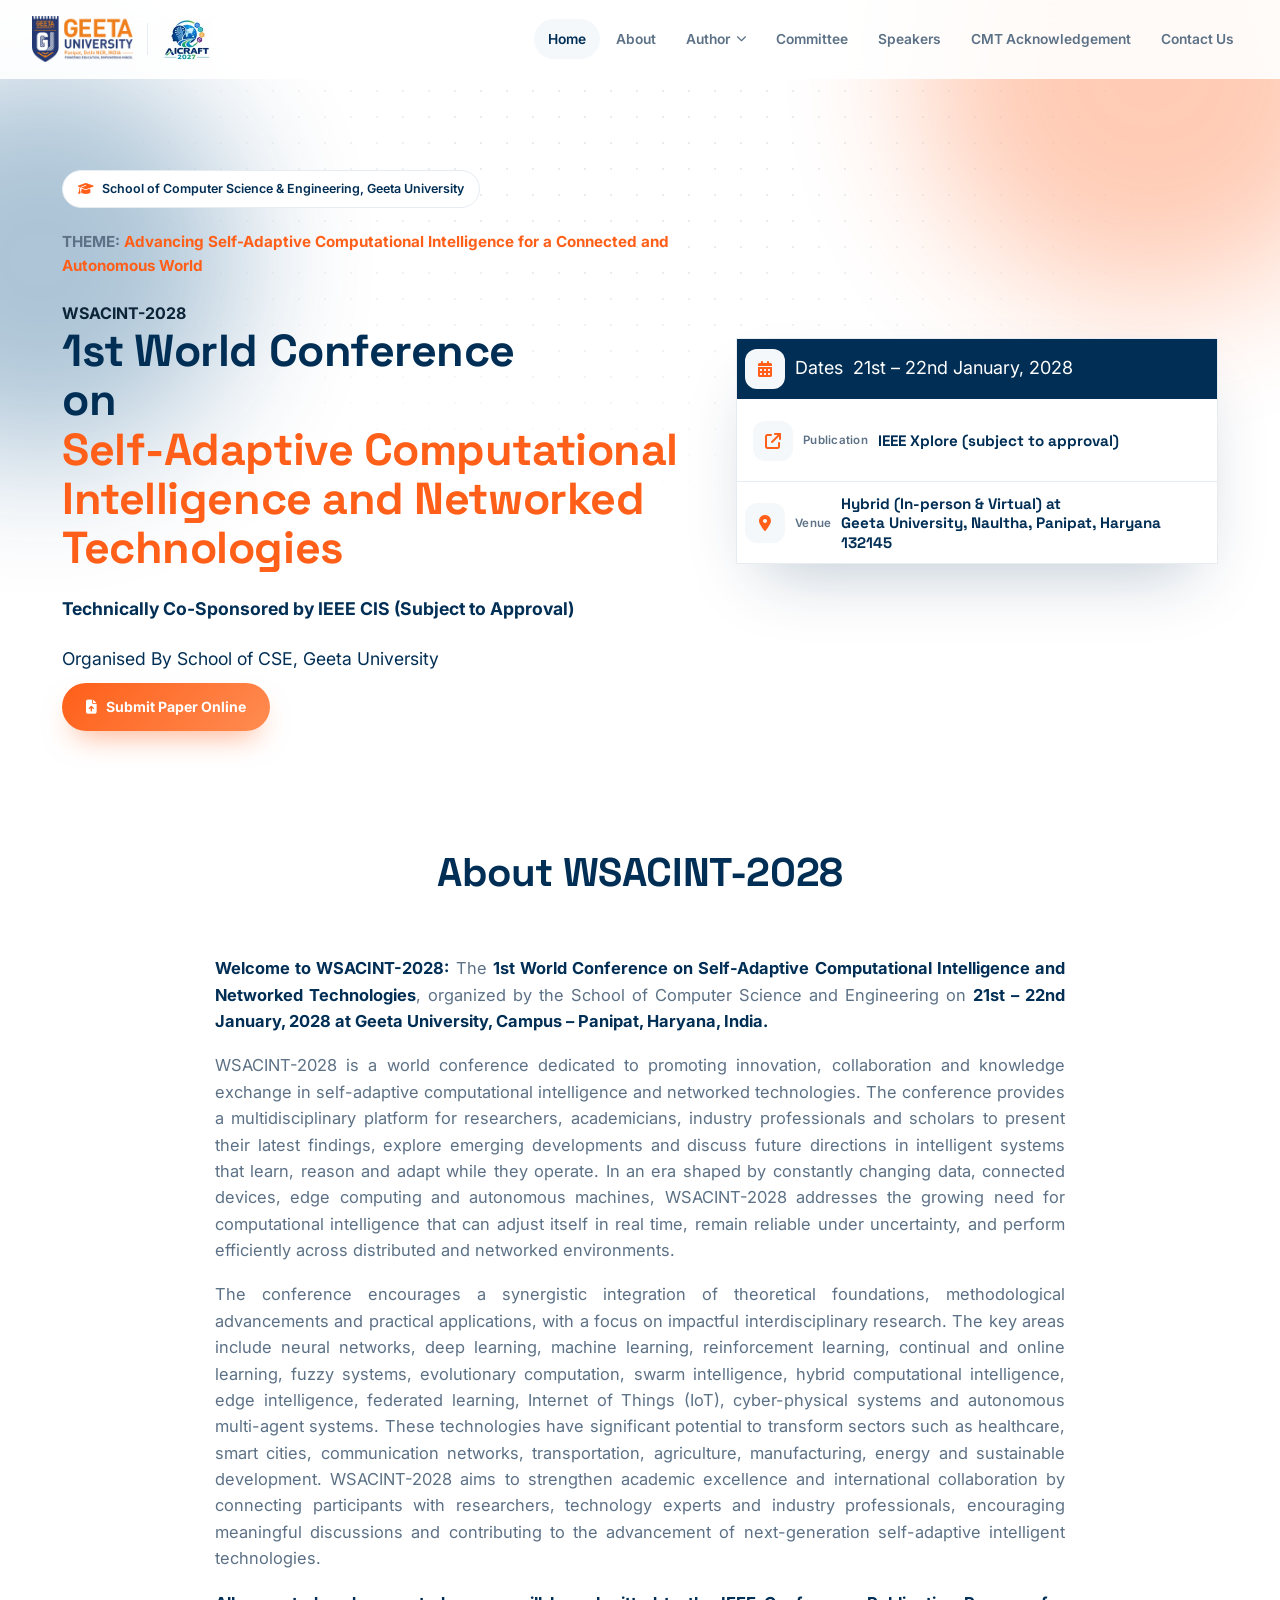
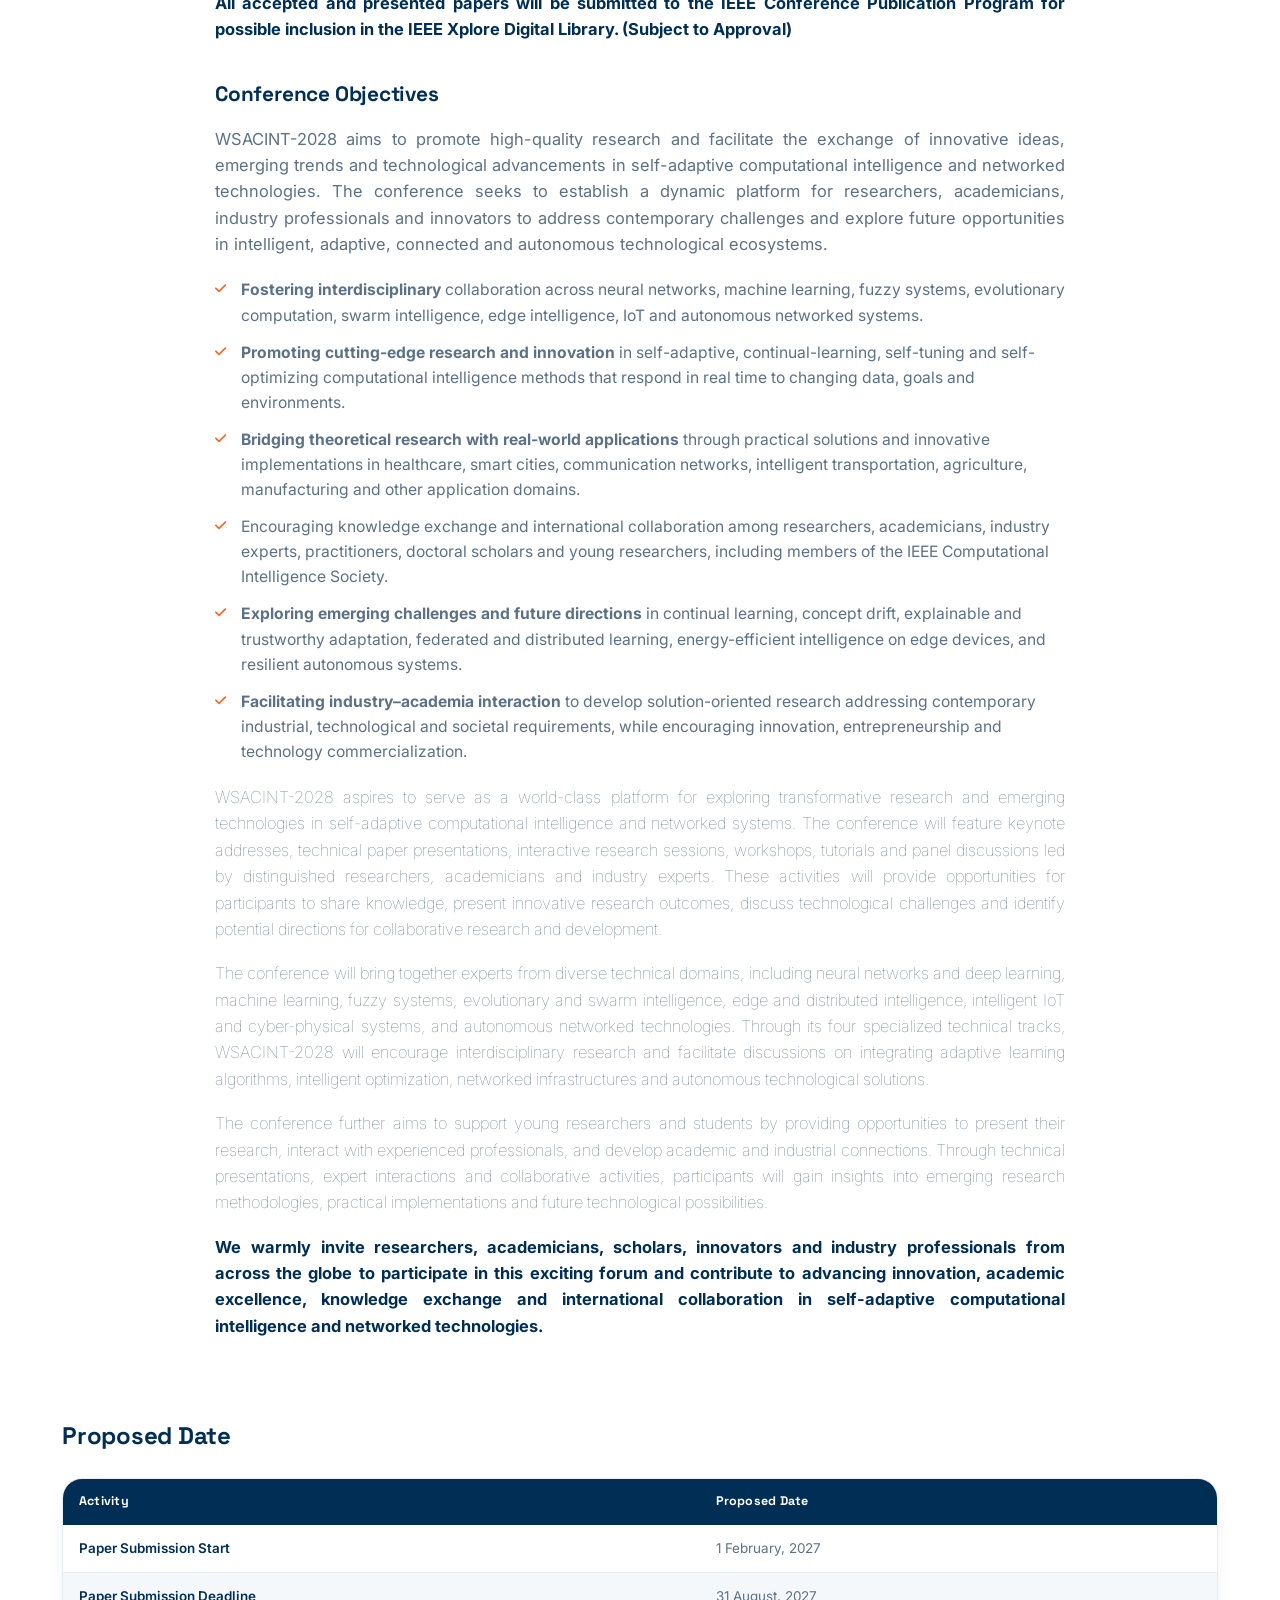
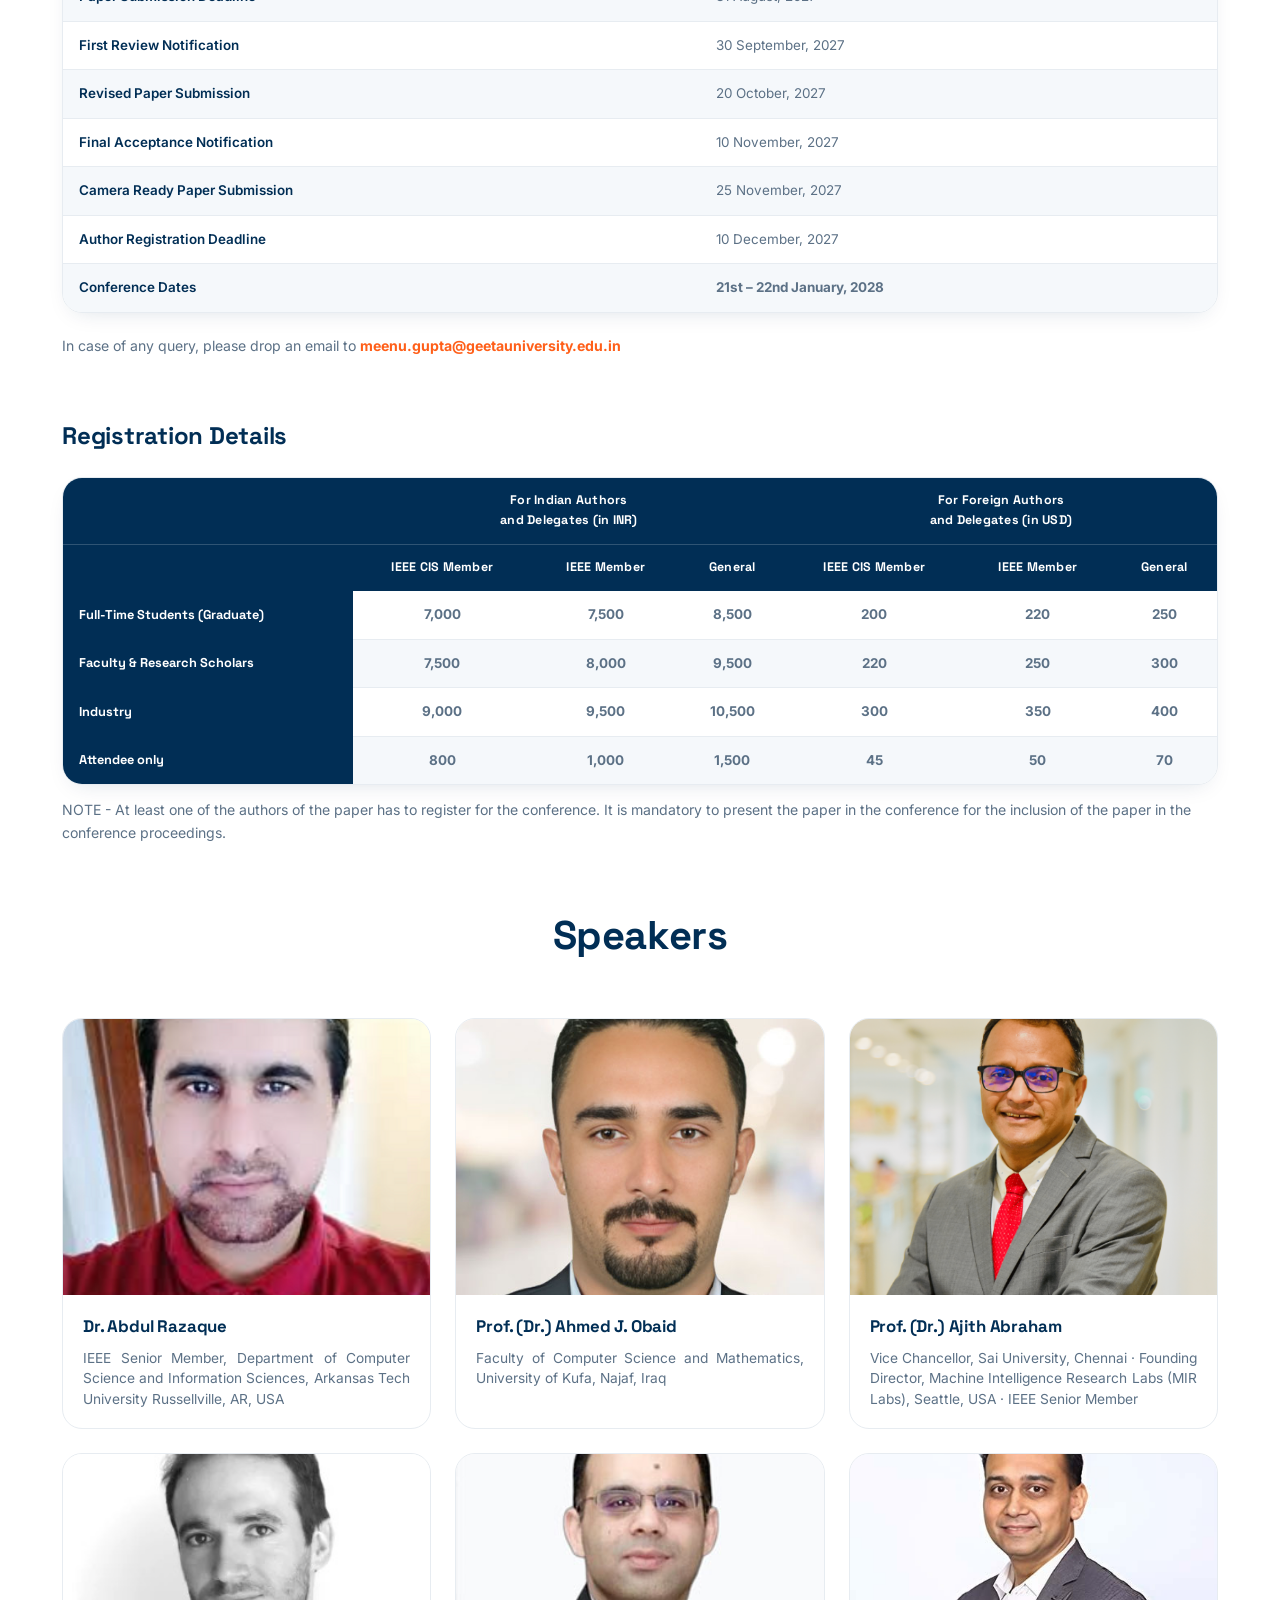
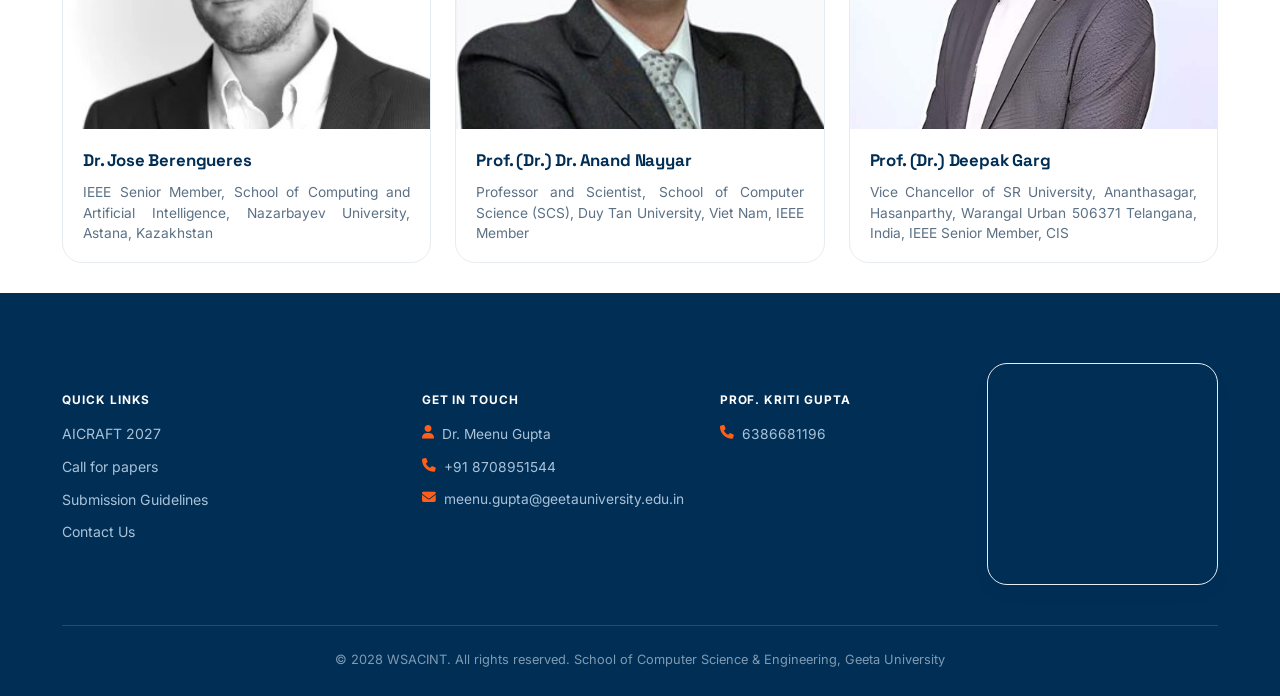
==== commit db6dfb39: "Update committee member title and change "Important Dates" to "Proposed Date" in HTML files" ====
--- a/index.html
+++ b/index.html
@@ -123,7 +123,7 @@
             Guidelines</a>
 
           <a href="index.html#important-dates"><i class="fa-solid fa-calendar-days"></i>Proposed Date</a>
-          <a href="camera_ready_submission.html"><i class="fa-solid fa-bullhorn"></i>Camers ready submission</a>
+          <a href="camera_ready_submission.html"><i class="fa-solid fa-bullhorn"></i>Camera ready submission</a>
           <a href="index.html#registration-dates"><i class="fa-solid fa-user-check"></i>Registration Details</a>
         </div>
       </li>
@@ -154,7 +154,7 @@
         <a href="paper-submission-guidelines.html">Paper Submission Guidelines</a>
 
         <a href="index.html#important-dates">Proposed Date</a>
-        <a href="camera_ready_submission.html">Camers ready submission</a>
+        <a href="camera_ready_submission.html">Camera ready submission</a>
         <a href="index.html#registration-dates">Registration Details</a>
       </div>
     </div>
@@ -322,7 +322,7 @@
         <div class="reg-dates-stack">
           <!-- Important Dates -->
           <div class="reg-block reveal" id="important-dates">
-            <h2 style="margin-bottom:22px;">Important Dates</h2>
+            <h2 style="margin-bottom:22px;">Proposed Date</h2>
             <div class="reg-table-scroll">
               <table class="dates-table">
                 <thead>
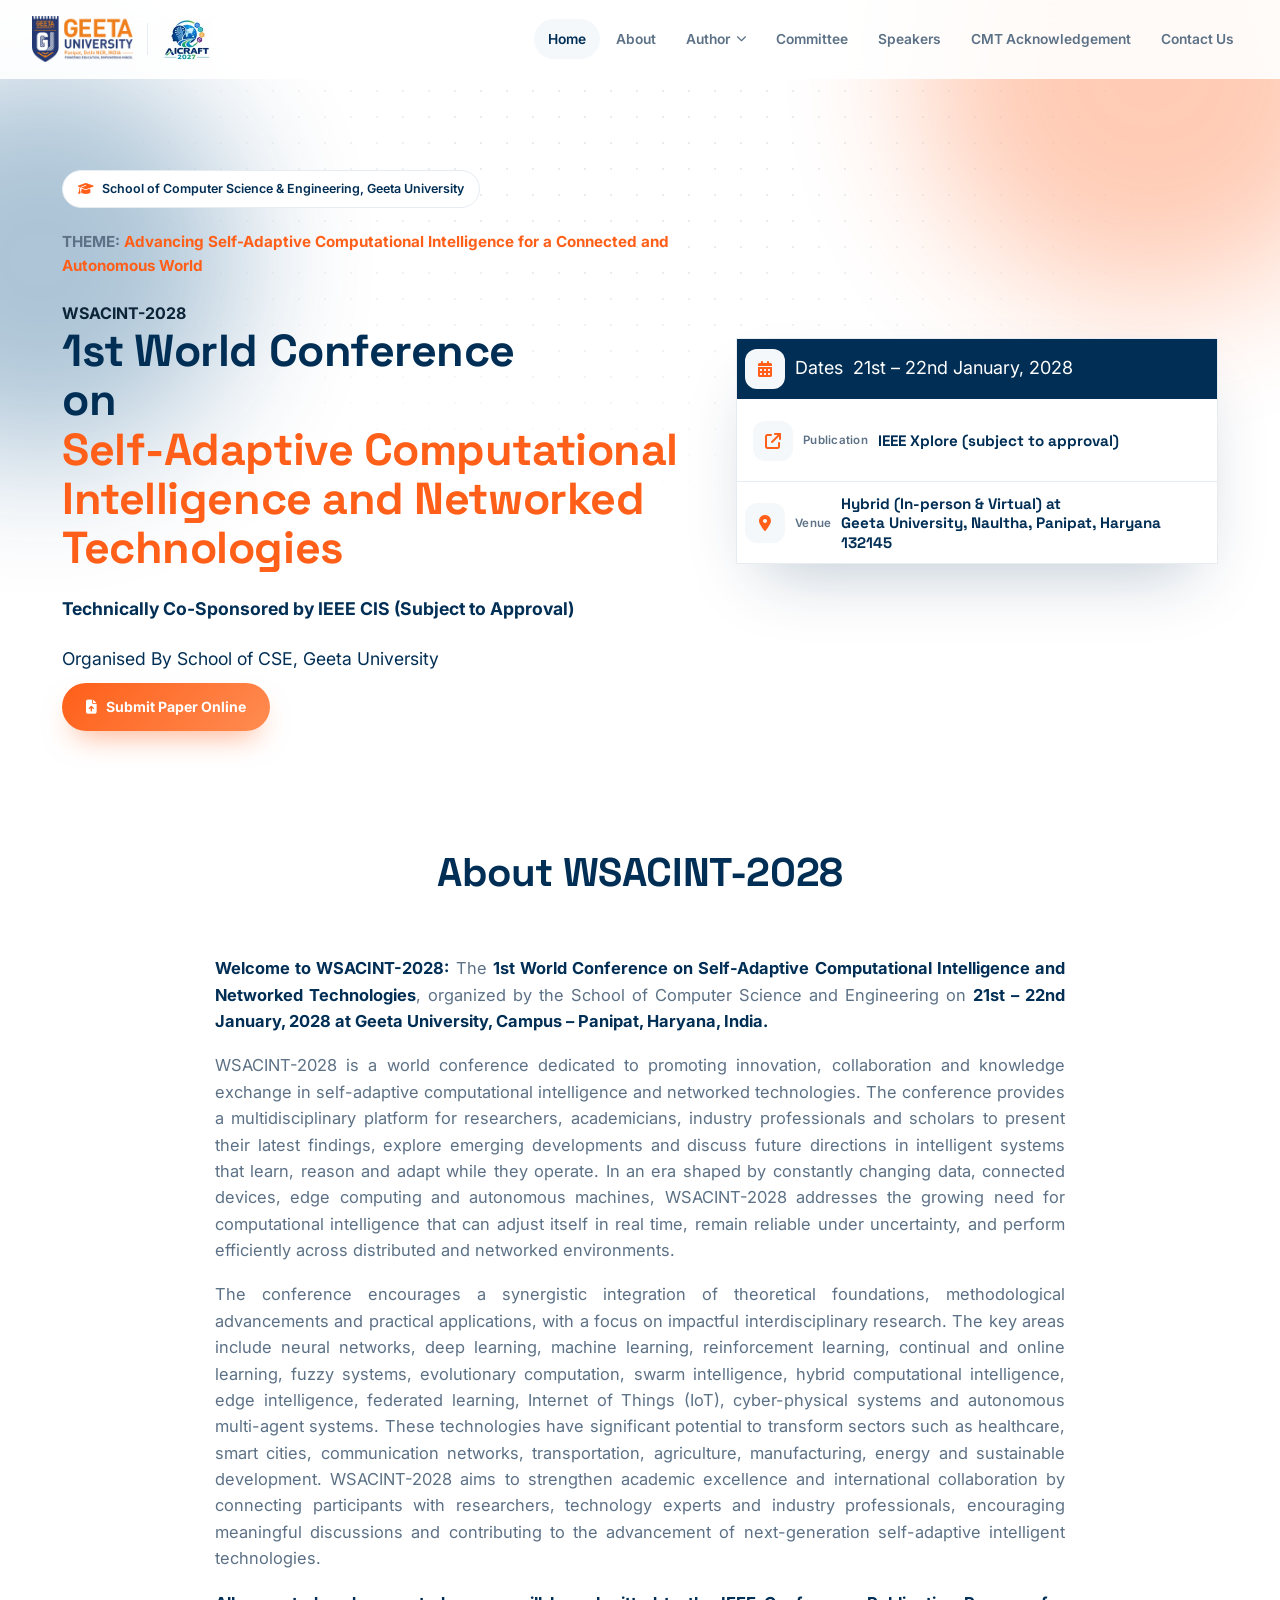
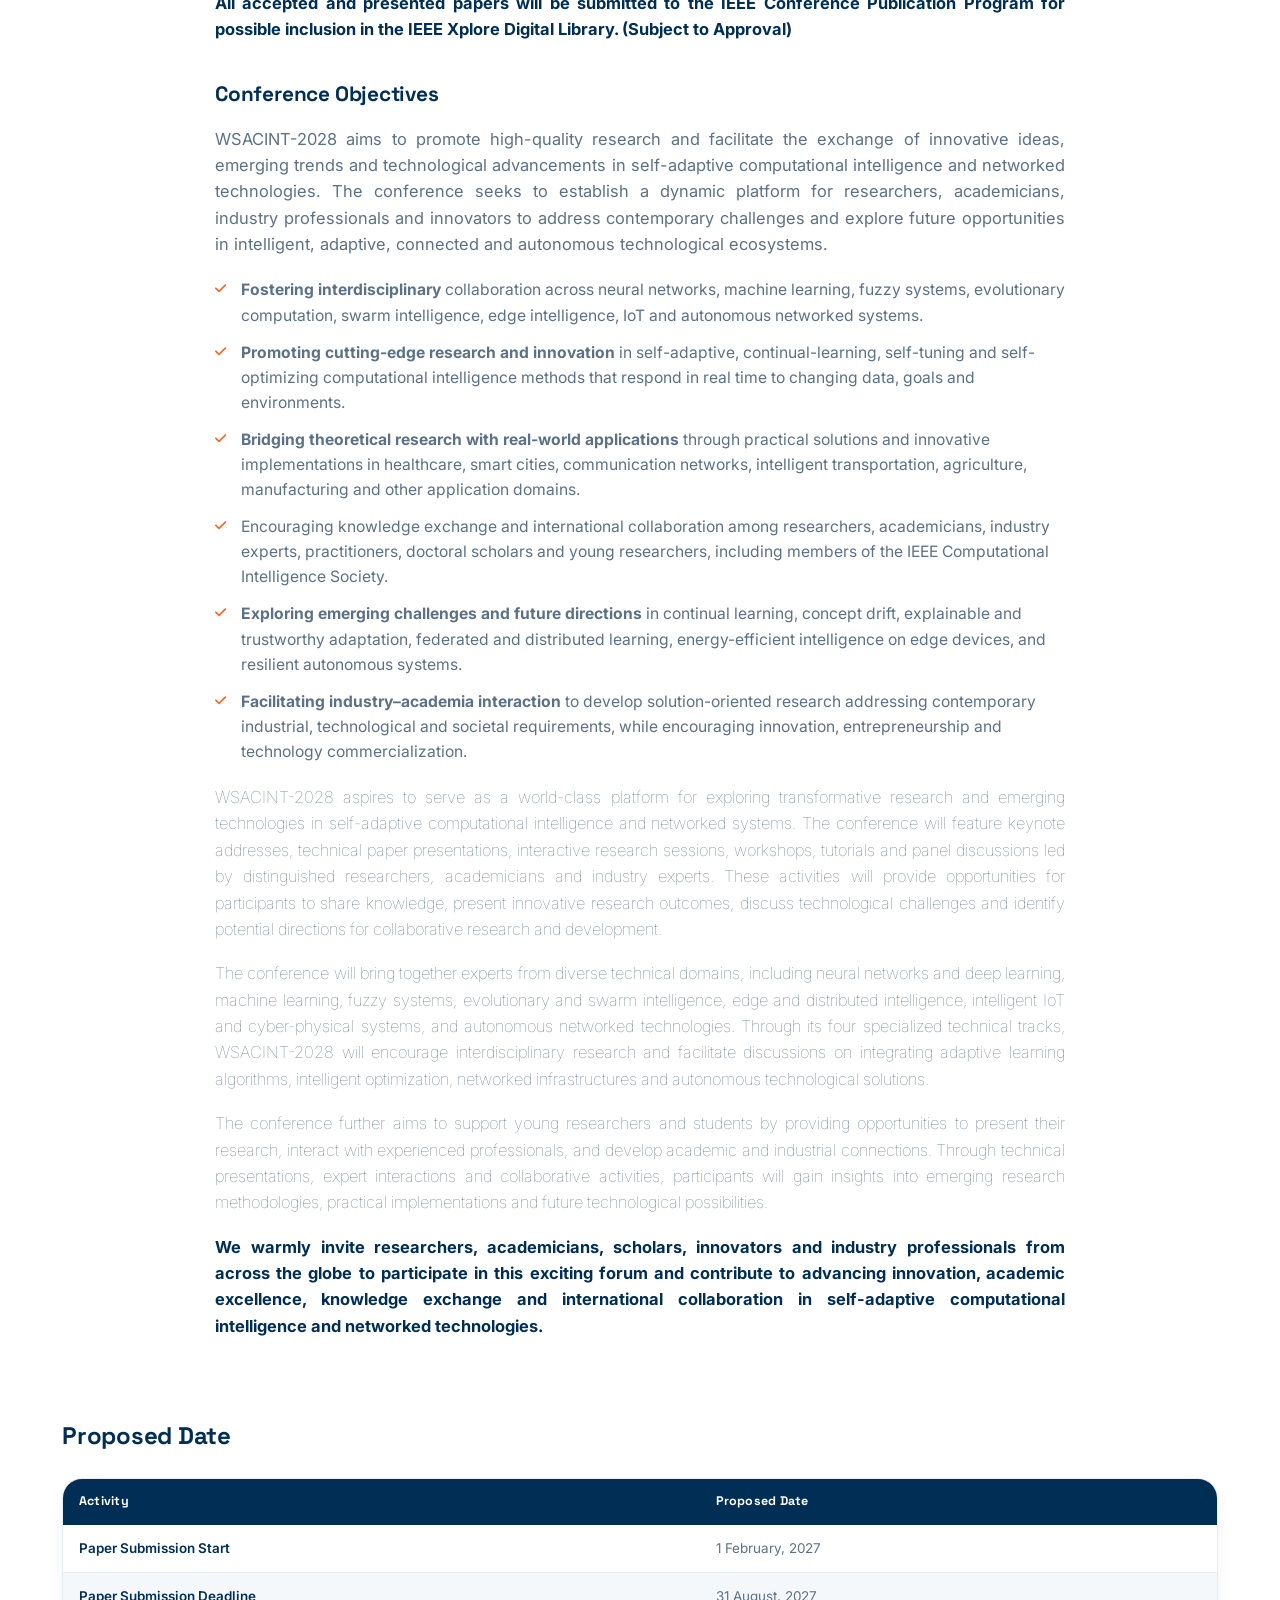
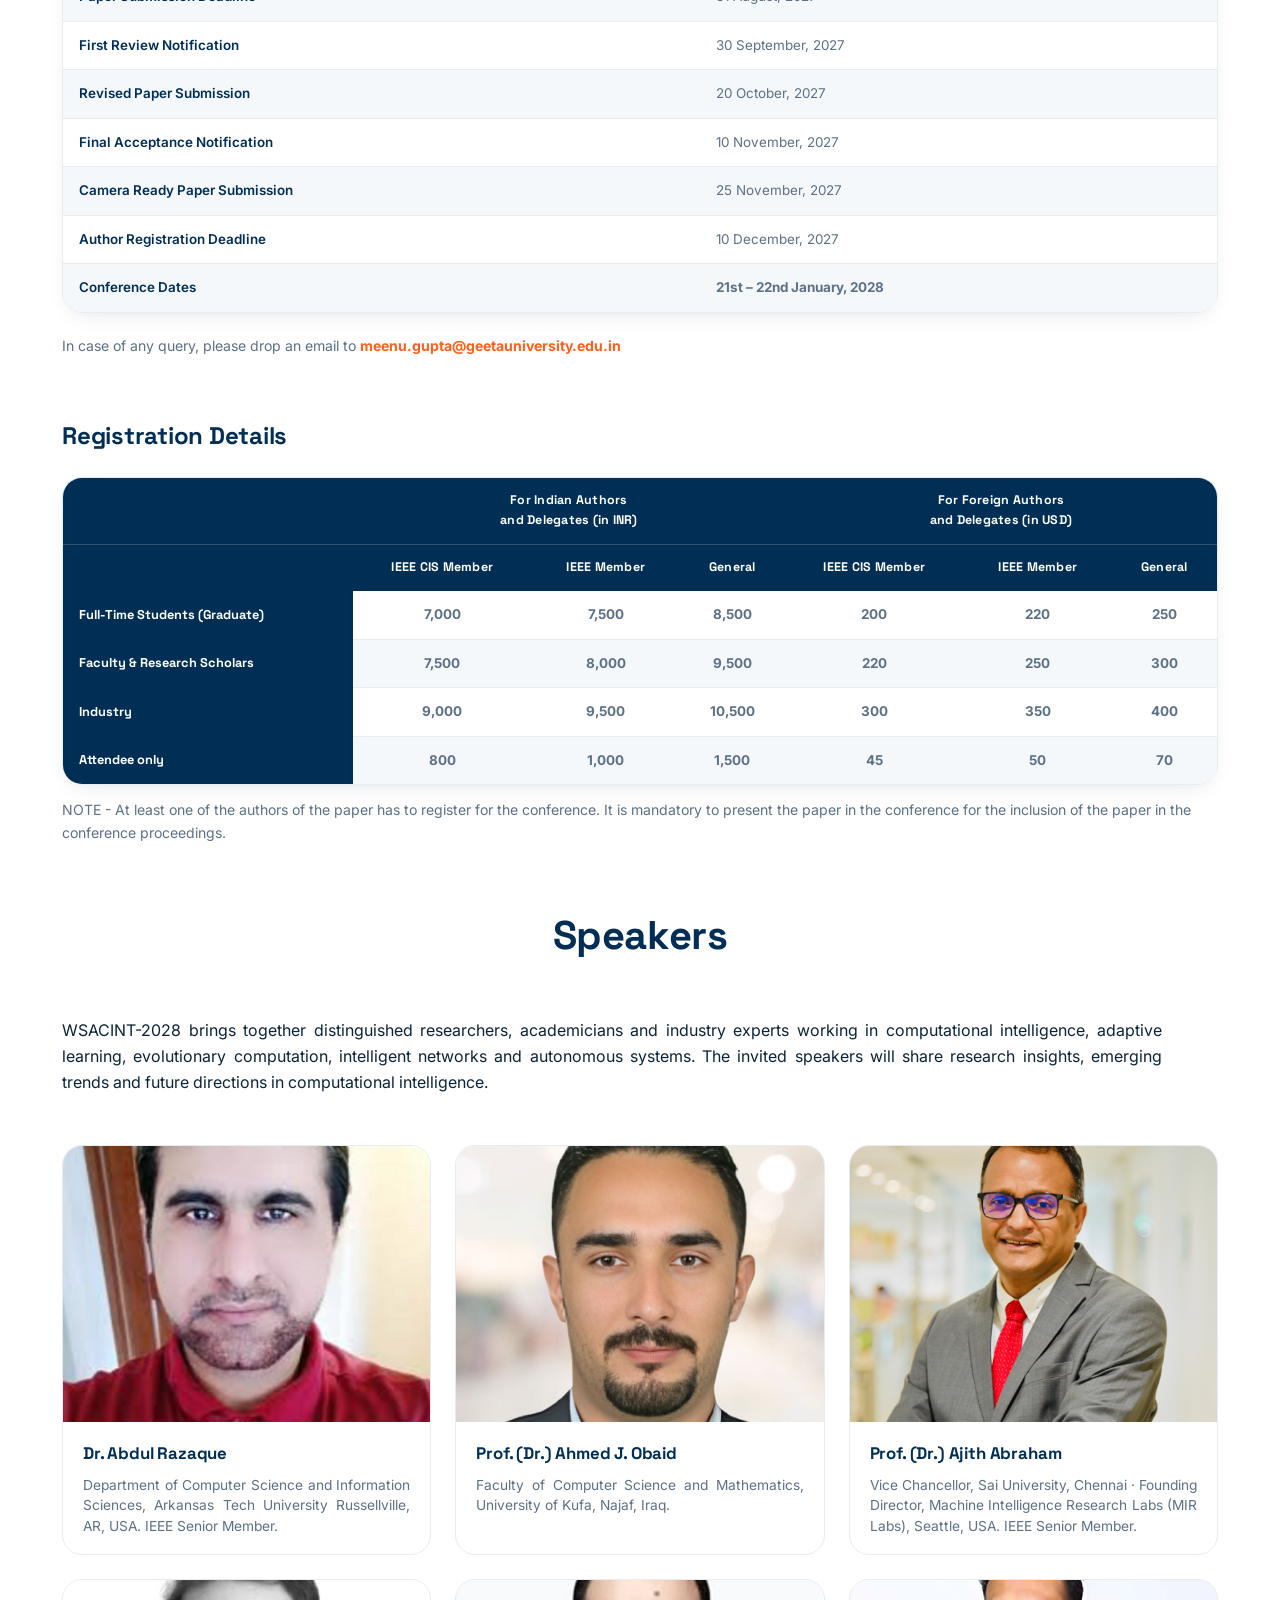
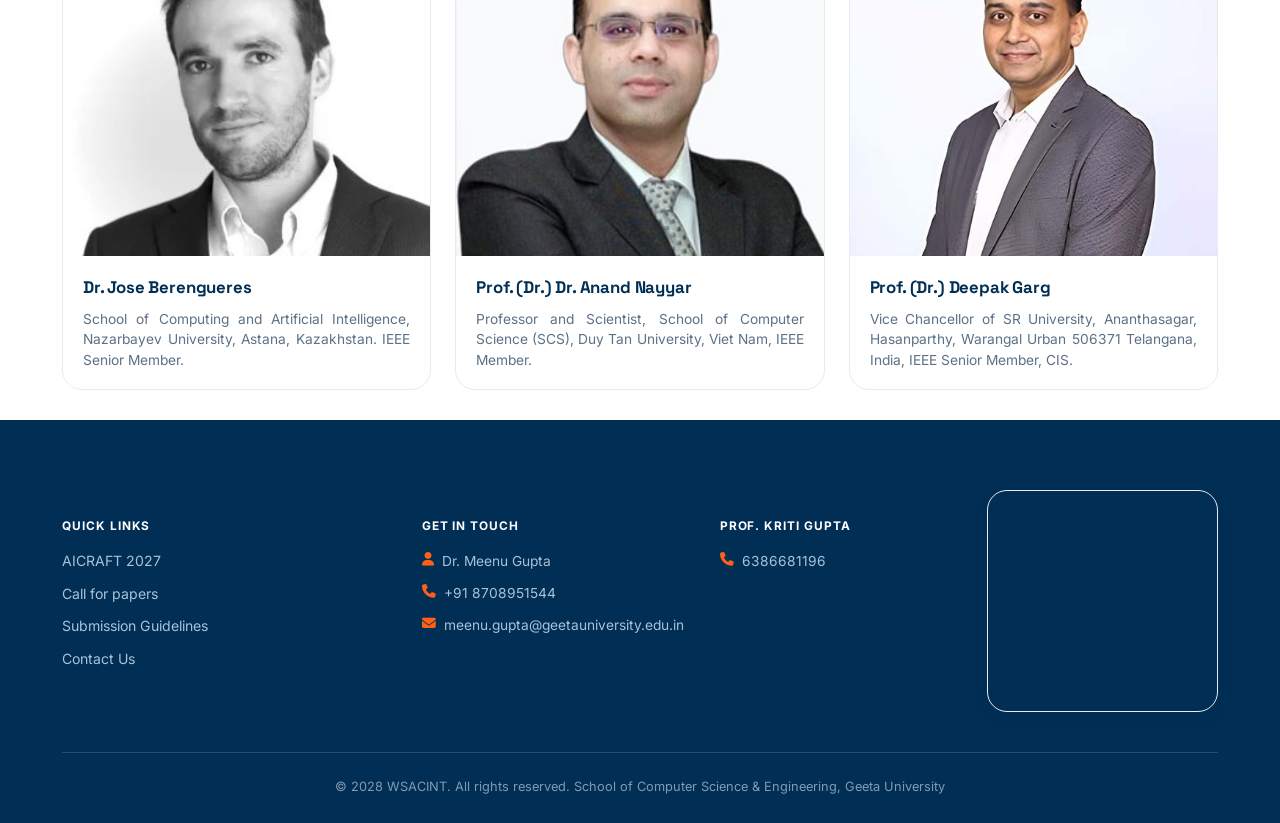
==== commit 6b27ee28: "commit" ====
--- a/index.html
+++ b/index.html
@@ -450,6 +450,11 @@
         <div class="sect-head reveal">
           <h2>Speakers</h2>
         </div>
+        <p style="max-width: 1100px; text-align: justify; justify-self: center; margin-bottom: 50px;">WSACINT-2028 brings together distinguished researchers, academicians and industry experts working in
+            computational intelligence, adaptive learning, evolutionary computation, intelligent networks and autonomous
+            systems. The invited speakers will share research insights, emerging trends and future directions in
+            computational intelligence.</p>
+
         <div class="fig-grid reveal" id="speakerGrid"></div>
       </div>
     </section>
@@ -495,12 +500,12 @@
   <script>
     const speakers = [
       //["Prof. (Dr.) Valentina E. Balas", "Full Professor, Faculty of Engineering, \u201cAurel Vlaicu\u201d University of Arad, Romania · IEEE Senior Member", "assets/img/Valentina-Balas.jpg"],
-      ["Dr. Abdul Razaque", "IEEE Senior Member, Department of Computer Science and Information Sciences, Arkansas Tech University Russellville, AR, USA", "assets/img/Prof-Abdul-Razaque.png"],
-      ["Prof. (Dr.) Ahmed J. Obaid", "Faculty of Computer Science and Mathematics, University of Kufa, Najaf, Iraq", "assets/img/Ahmed-J.-Obaid.jpg"],
-      ["Prof. (Dr.) Ajith Abraham", "Vice Chancellor, Sai University, Chennai · Founding Director, Machine Intelligence Research Labs (MIR Labs), Seattle, USA · IEEE Senior Member", "assets/img/Ajit-abraham.png"],
-      ["Dr. Jose Berengueres", "IEEE Senior Member, School of Computing and Artificial Intelligence, Nazarbayev University, Astana, Kazakhstan", "assets/img/Jose-Berengueres.jpeg"],
-      ["Prof. (Dr.) Dr. Anand Nayyar", "Professor and Scientist, School of Computer Science (SCS), Duy Tan University, Viet Nam, IEEE Member", "assets/img/dr-nayyar.jpg"],
-      ["Prof. (Dr.) Deepak Garg", "Vice Chancellor of SR University, Ananthasagar, Hasanparthy, Warangal Urban 506371 Telangana, India, IEEE Senior Member, CIS", "assets/img/Deepak-Garg.jpeg"]
+      ["Dr. Abdul Razaque", "Department of Computer Science and Information Sciences, Arkansas Tech University Russellville, AR, USA. IEEE Senior Member.", "assets/img/Prof-Abdul-Razaque.png"],
+      ["Prof. (Dr.) Ahmed J. Obaid", "Faculty of Computer Science and Mathematics, University of Kufa, Najaf, Iraq.", "assets/img/Ahmed-J.-Obaid.jpg"],
+      ["Prof. (Dr.) Ajith Abraham", "Vice Chancellor, Sai University, Chennai · Founding Director, Machine Intelligence Research Labs (MIR Labs), Seattle, USA. IEEE Senior Member.", "assets/img/Ajit-abraham.png"],
+      ["Dr. Jose Berengueres", "School of Computing and Artificial Intelligence, Nazarbayev University, Astana, Kazakhstan. IEEE Senior Member.", "assets/img/Jose-Berengueres.jpeg"],
+      ["Prof. (Dr.) Dr. Anand Nayyar", "Professor and Scientist, School of Computer Science (SCS), Duy Tan University, Viet Nam, IEEE Member.", "assets/img/dr-nayyar.jpg"],
+      ["Prof. (Dr.) Deepak Garg", "Vice Chancellor of SR University, Ananthasagar, Hasanparthy, Warangal Urban 506371 Telangana, India, IEEE Senior Member, CIS.", "assets/img/Deepak-Garg.jpeg"]
     ];
     const gradients = ["linear-gradient(135deg,#012e55,#024a82)", "linear-gradient(135deg,#ff5f19,#ff8c52)"];
     const grid = document.getElementById('speakerGrid');
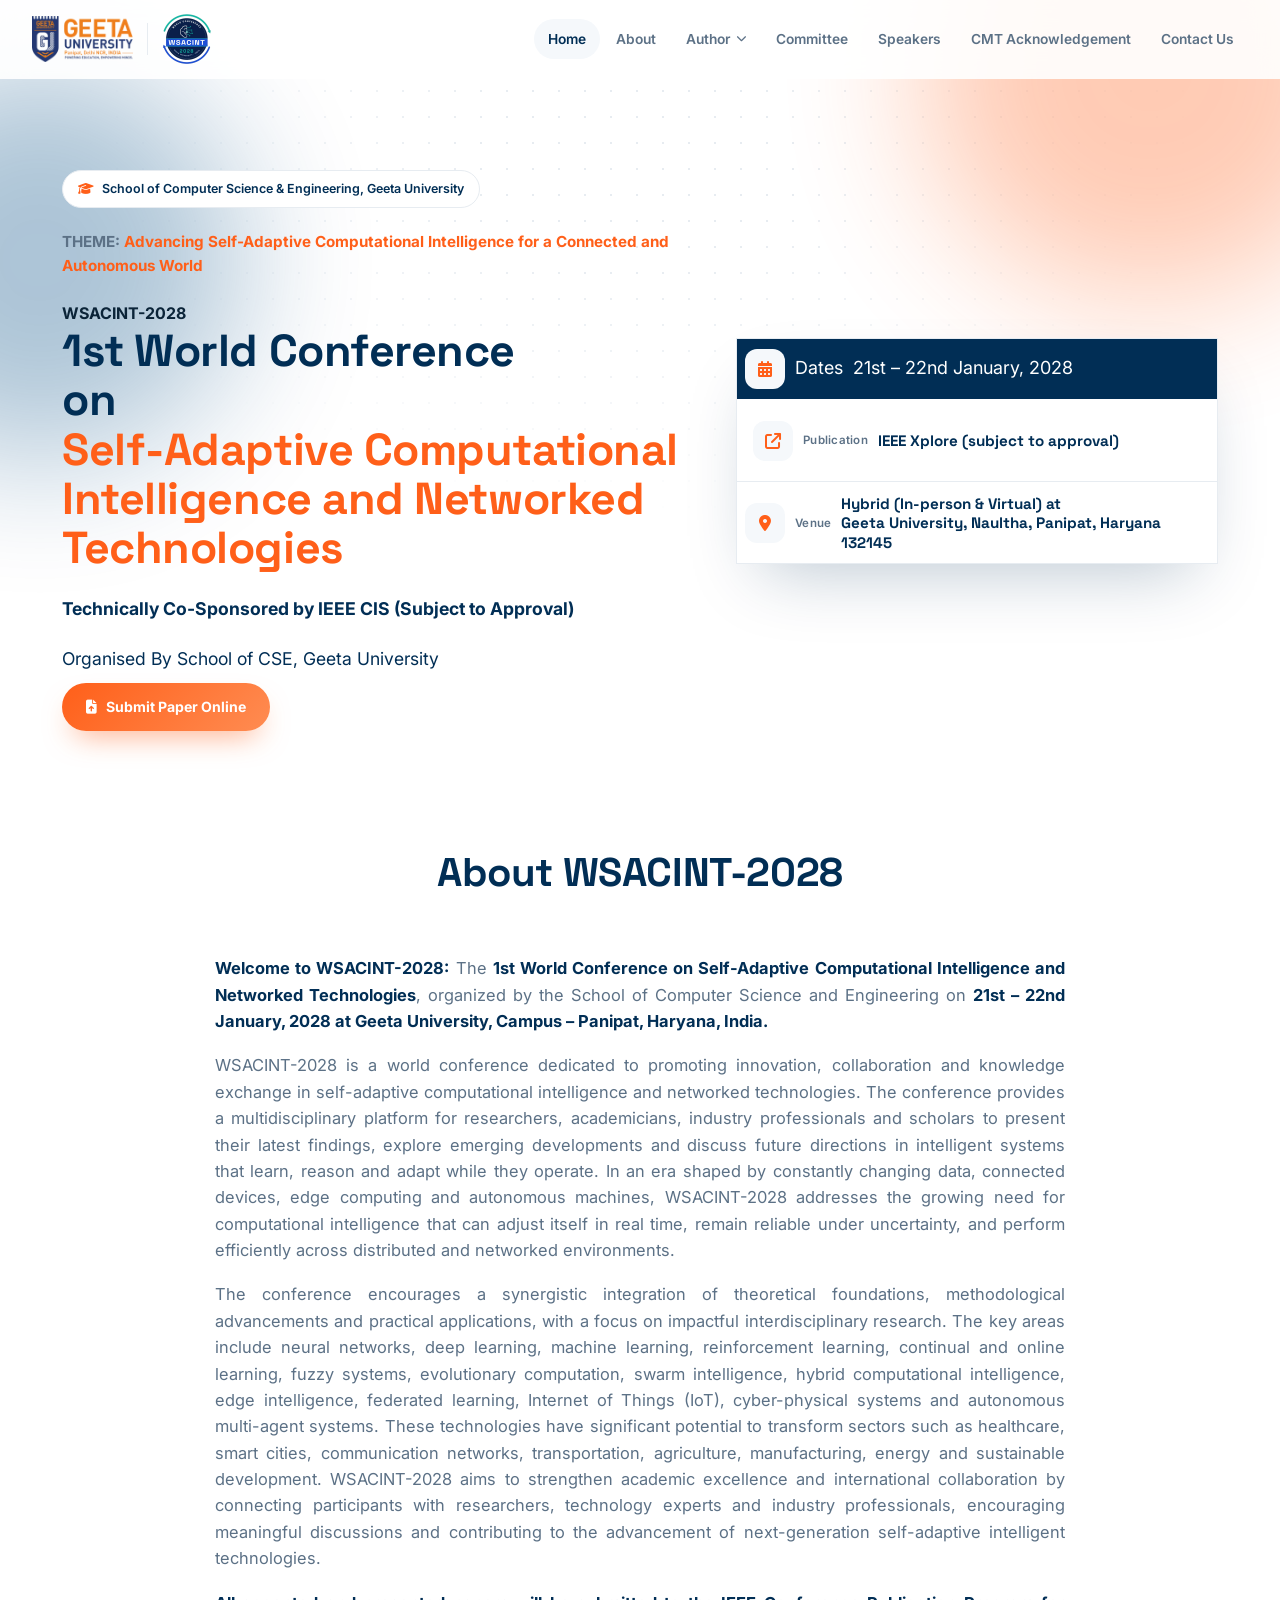
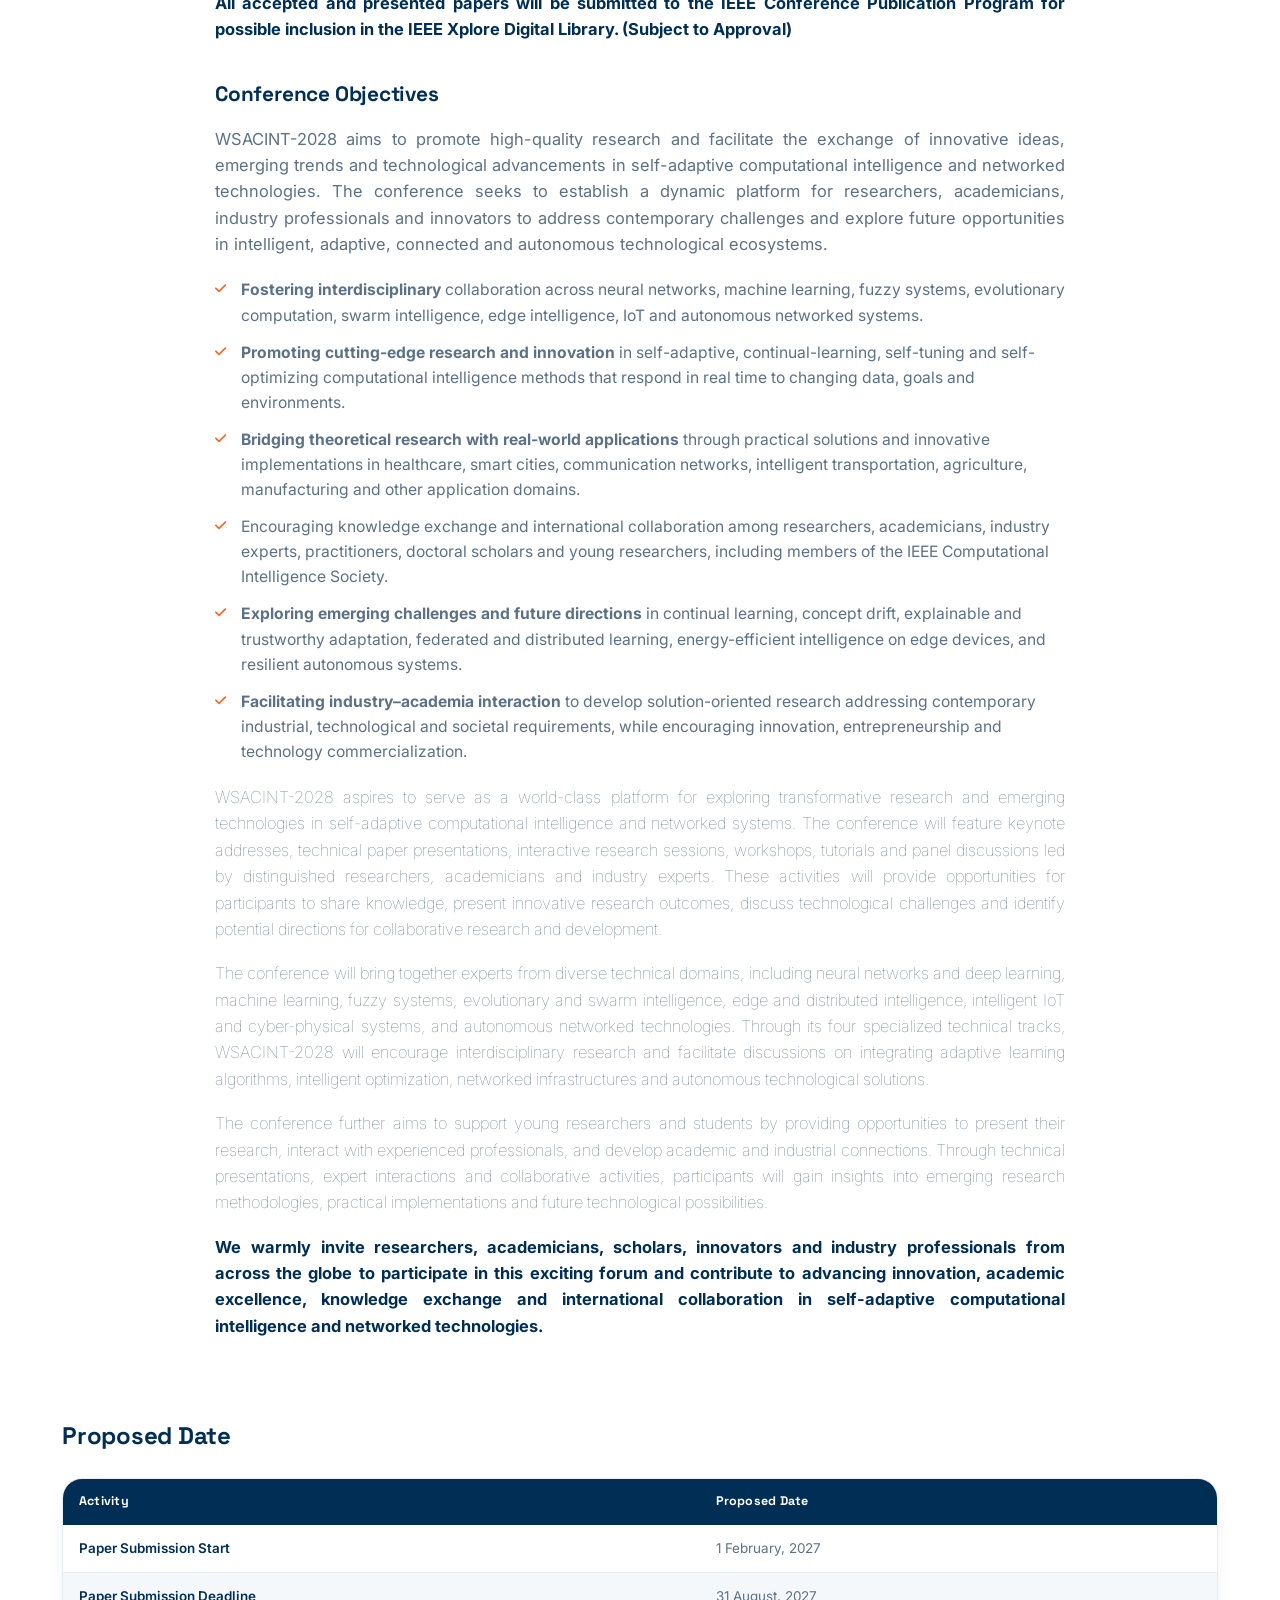
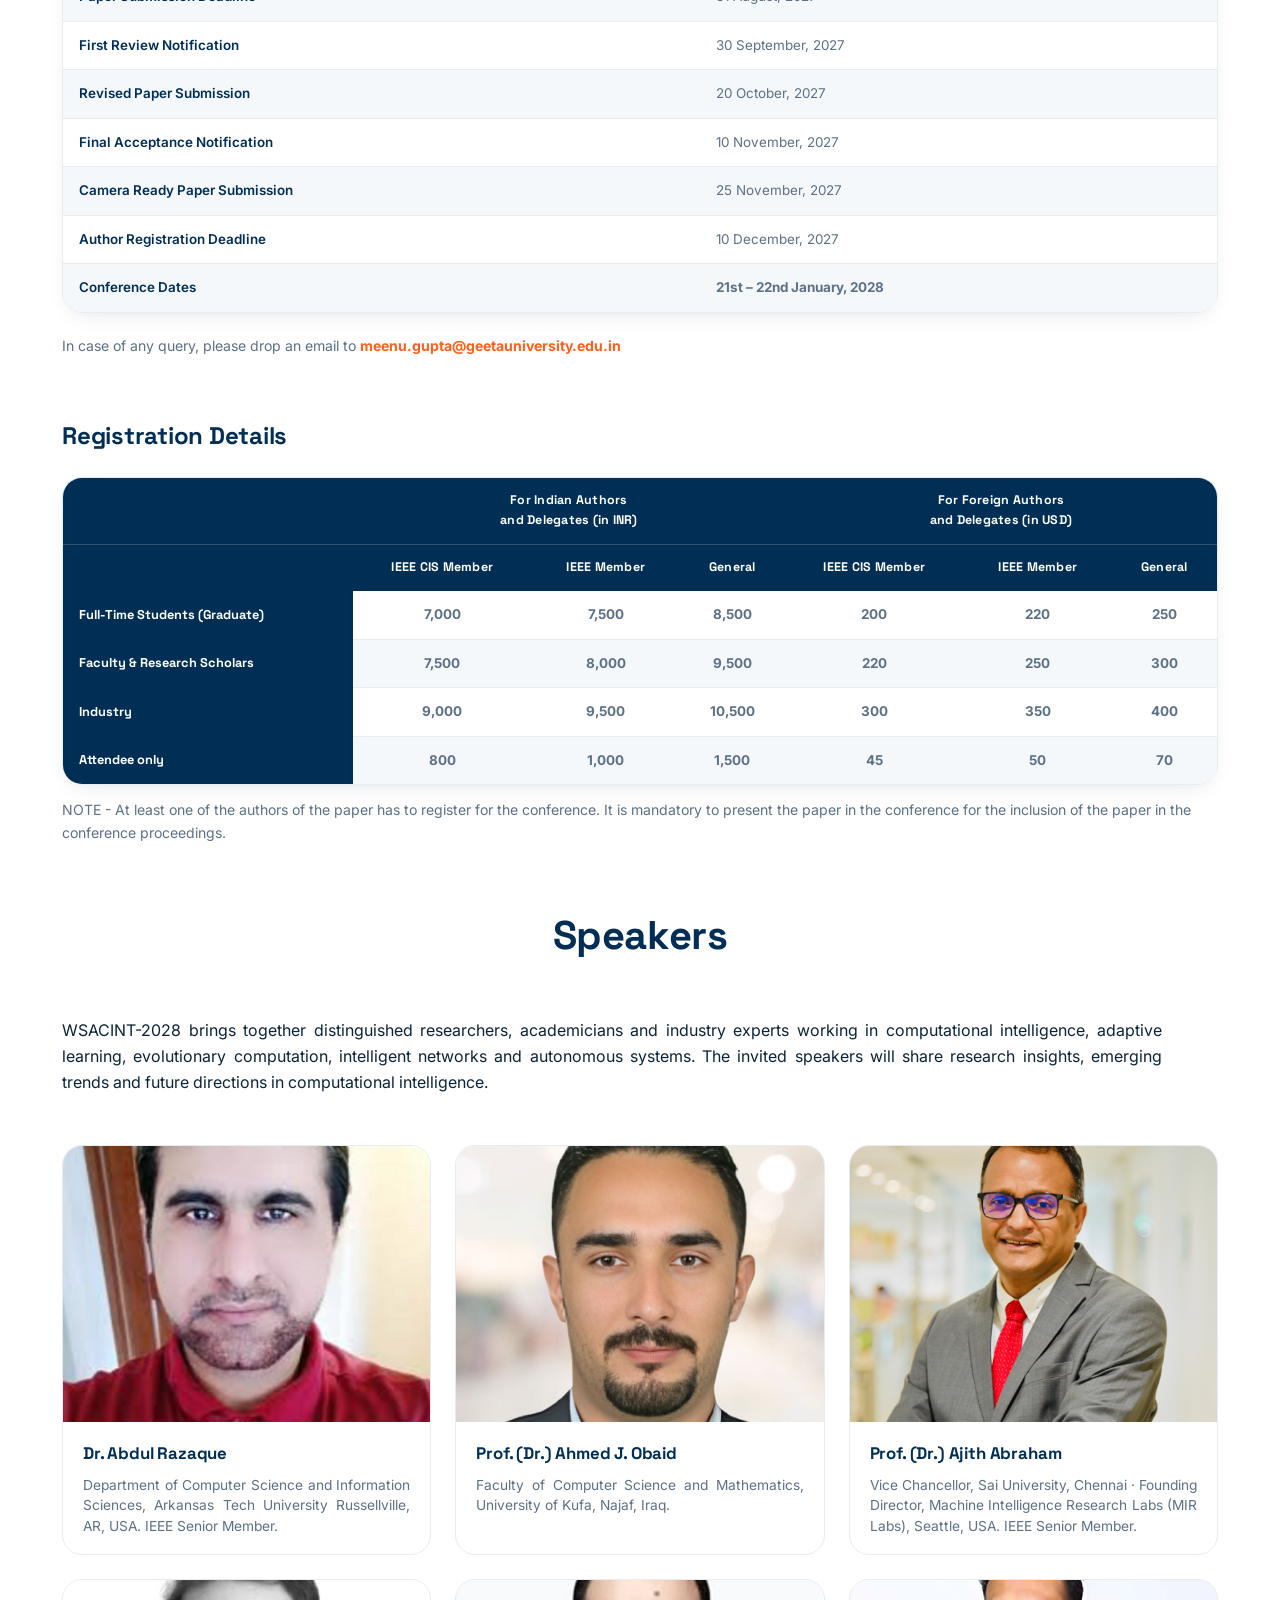
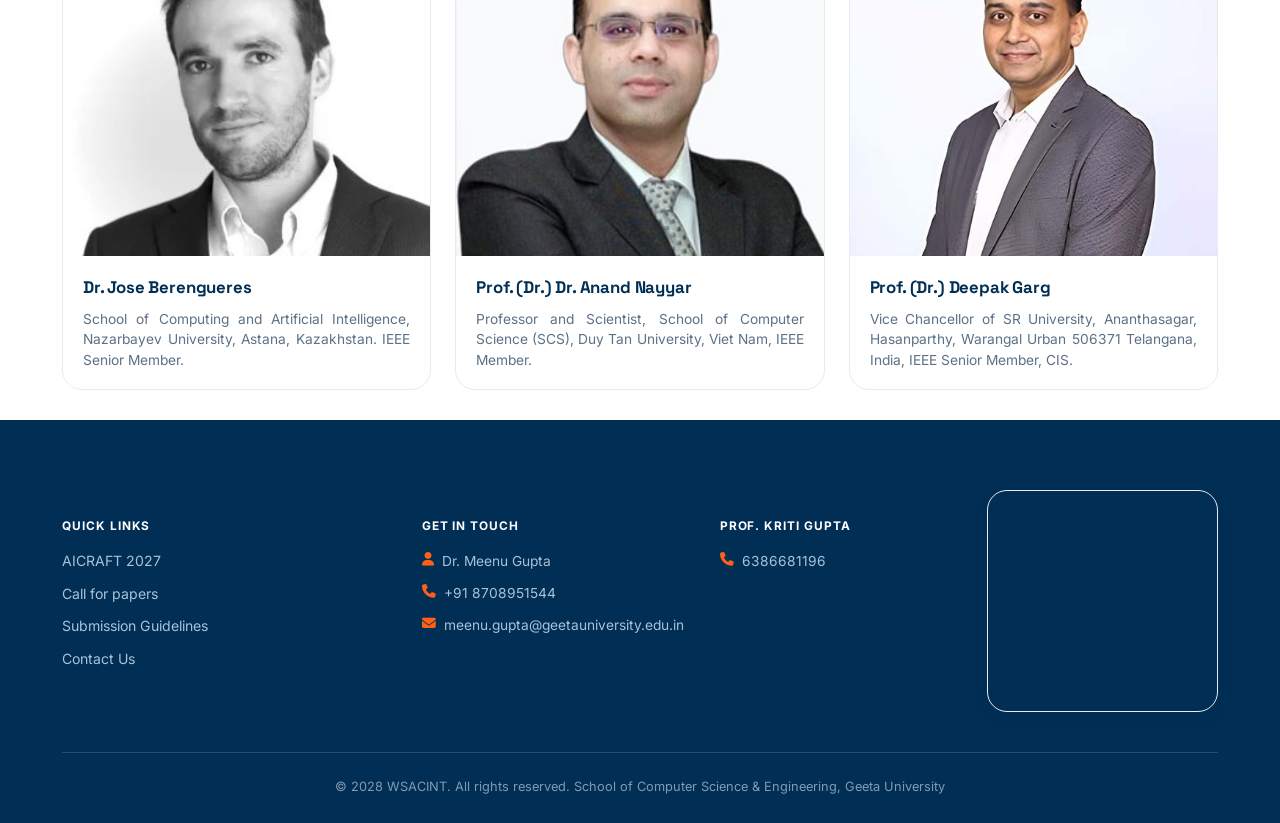
==== commit 7b59c652: "add logo" ====
--- a/index.html
+++ b/index.html
@@ -110,7 +110,7 @@
     <a href="index.html" class="brand">
       <img src="assets/img/geeta-university-logo.png" alt="Geeta University">
       <div class="brand-sep"></div>
-      <img src="assets/img/aicraft-logo.jpeg" alt="WSACINT-2028" style="height:50px;">
+      <img src="assets/img/WSACINT-logo.png" alt="WSACINT-2028" style="height:50px;">
     </a>
     <ul class="nav-links" id="navLinks">
       <li><a href="index.html" class="active">Home</a></li>
@@ -141,7 +141,7 @@
 
   <div class="mobile-menu" id="mobileMenu">
     <div class="mobile-menu-top">
-      <div class="brand"><img src="assets/img/aicraft-logo.jpeg" alt="WSACINT-2028" style="height:50px;"></div>
+      <div class="brand"><img src="assets/img/WSACINT-logo.png" alt="WSACINT-2028" style="height:50px;"></div>
       <button class="burger" id="closeBurger"><i class="fa-solid fa-xmark"></i></button>
     </div>
     <a href="index.html">Home</a>
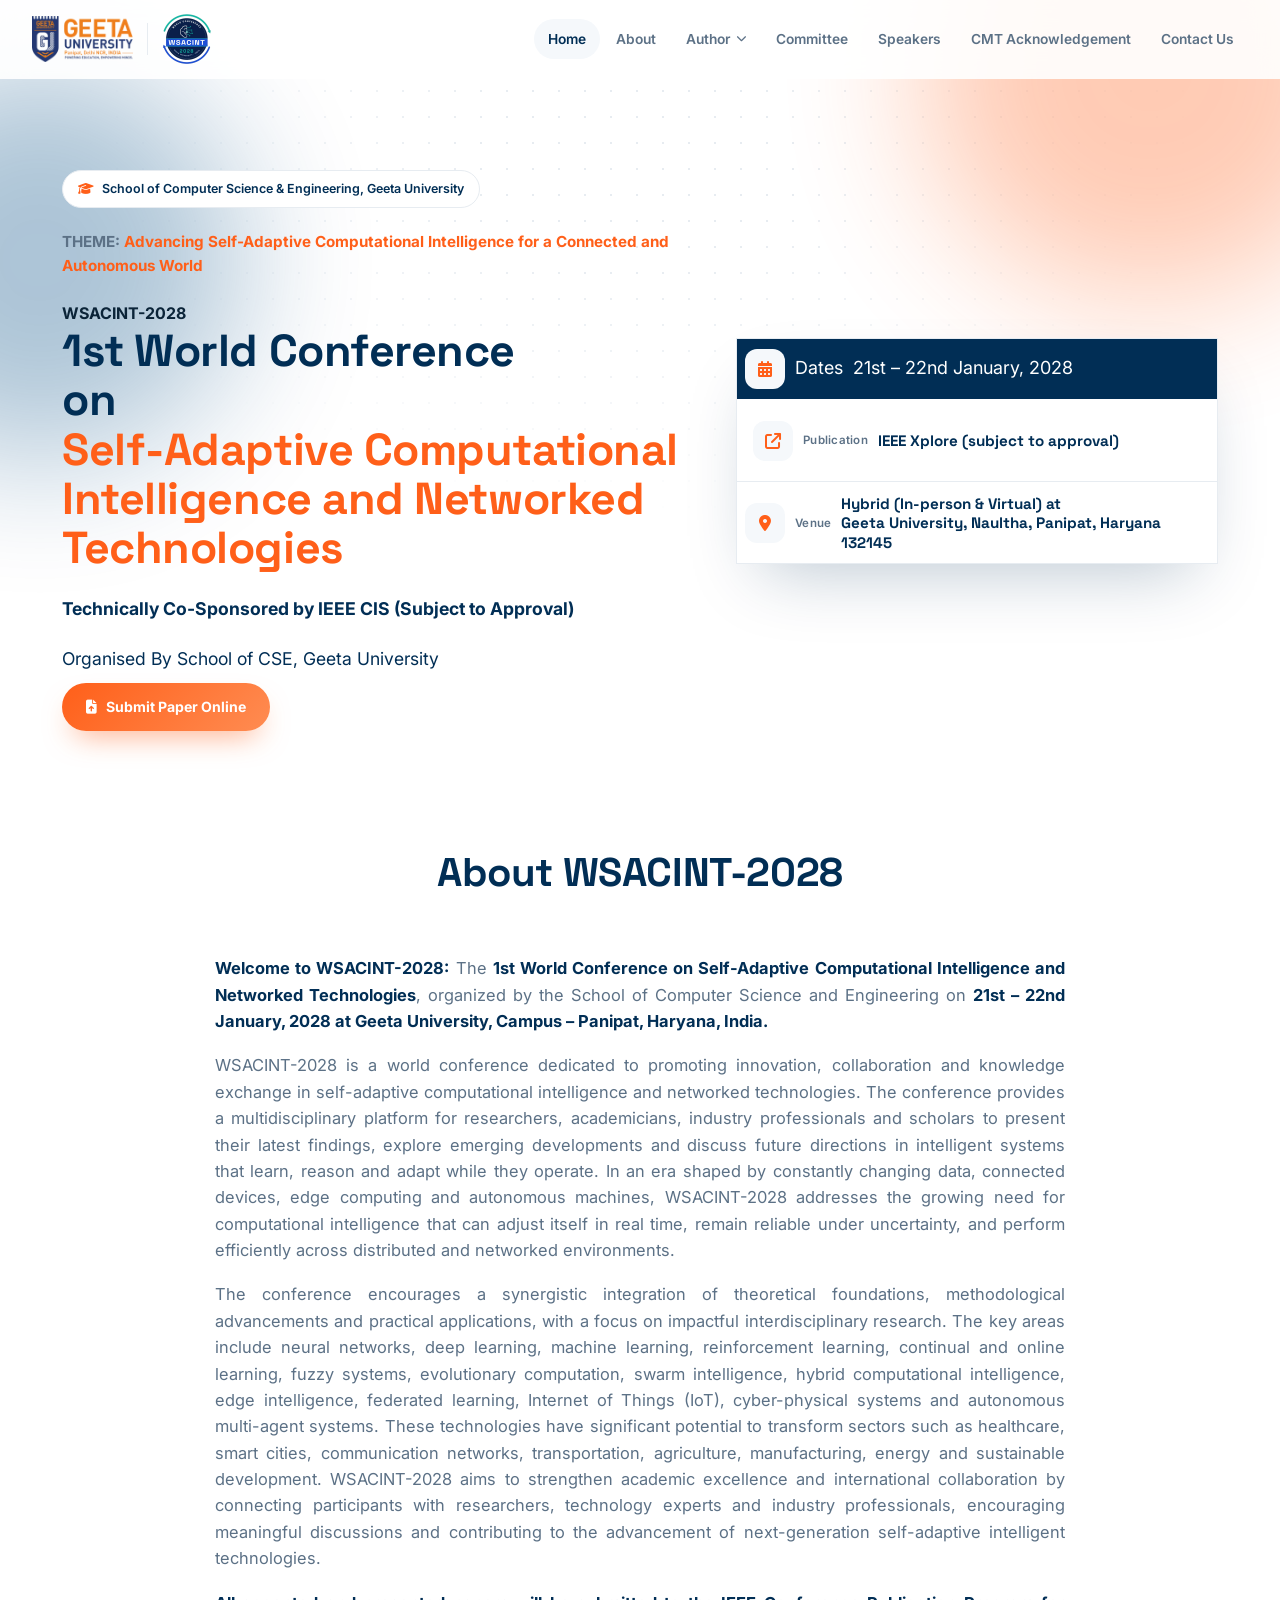
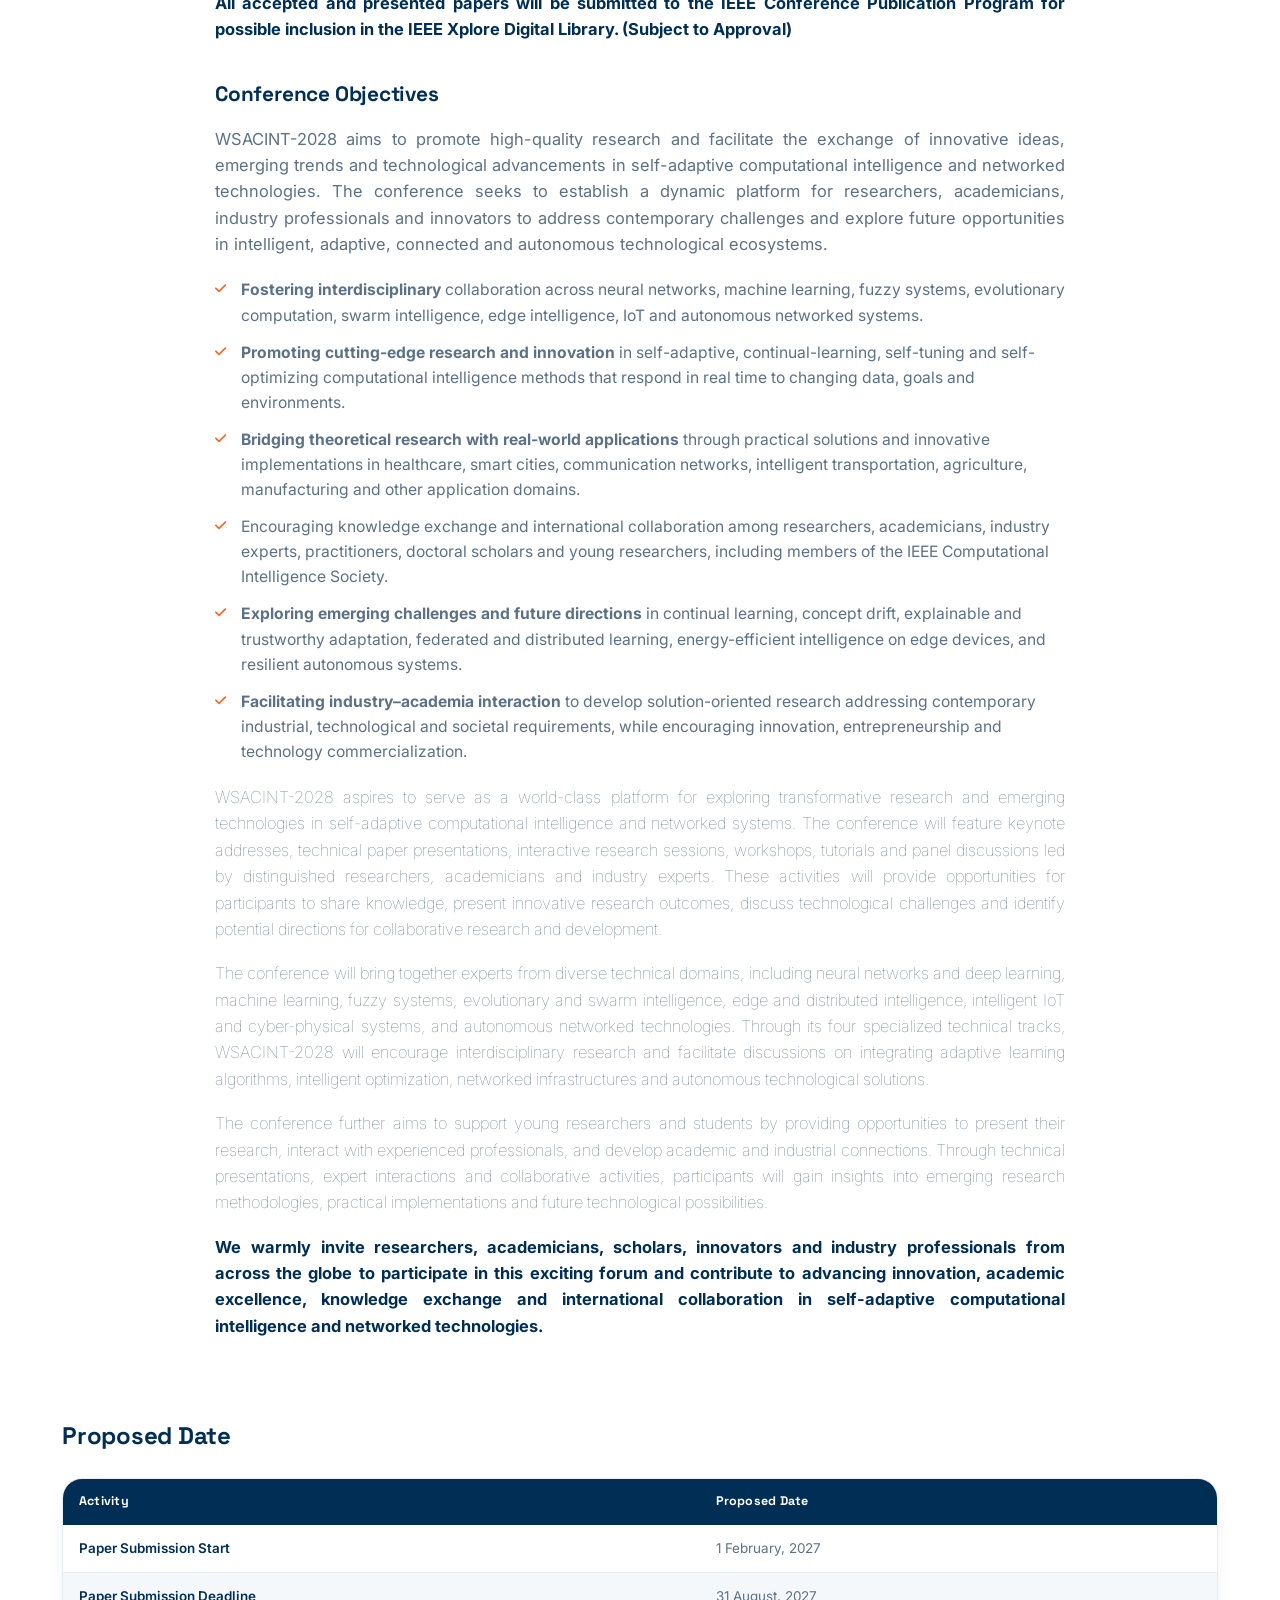
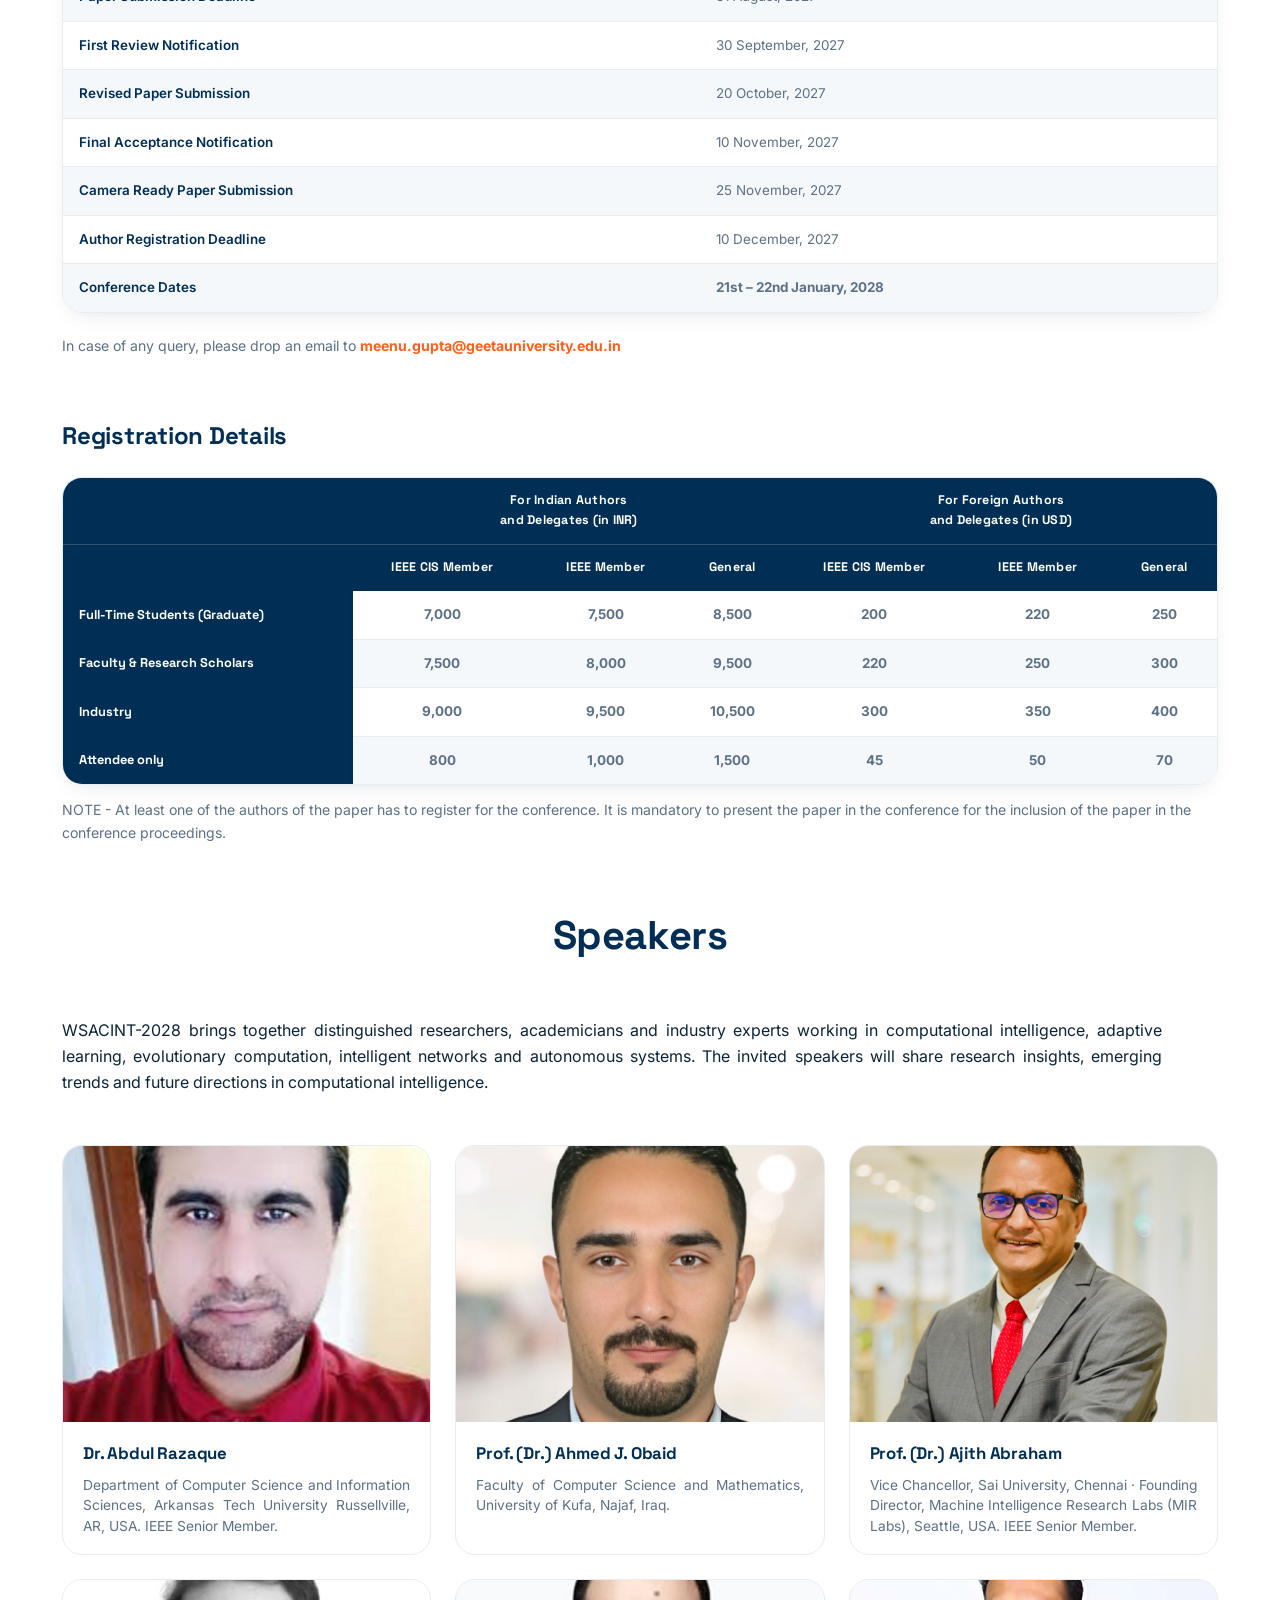
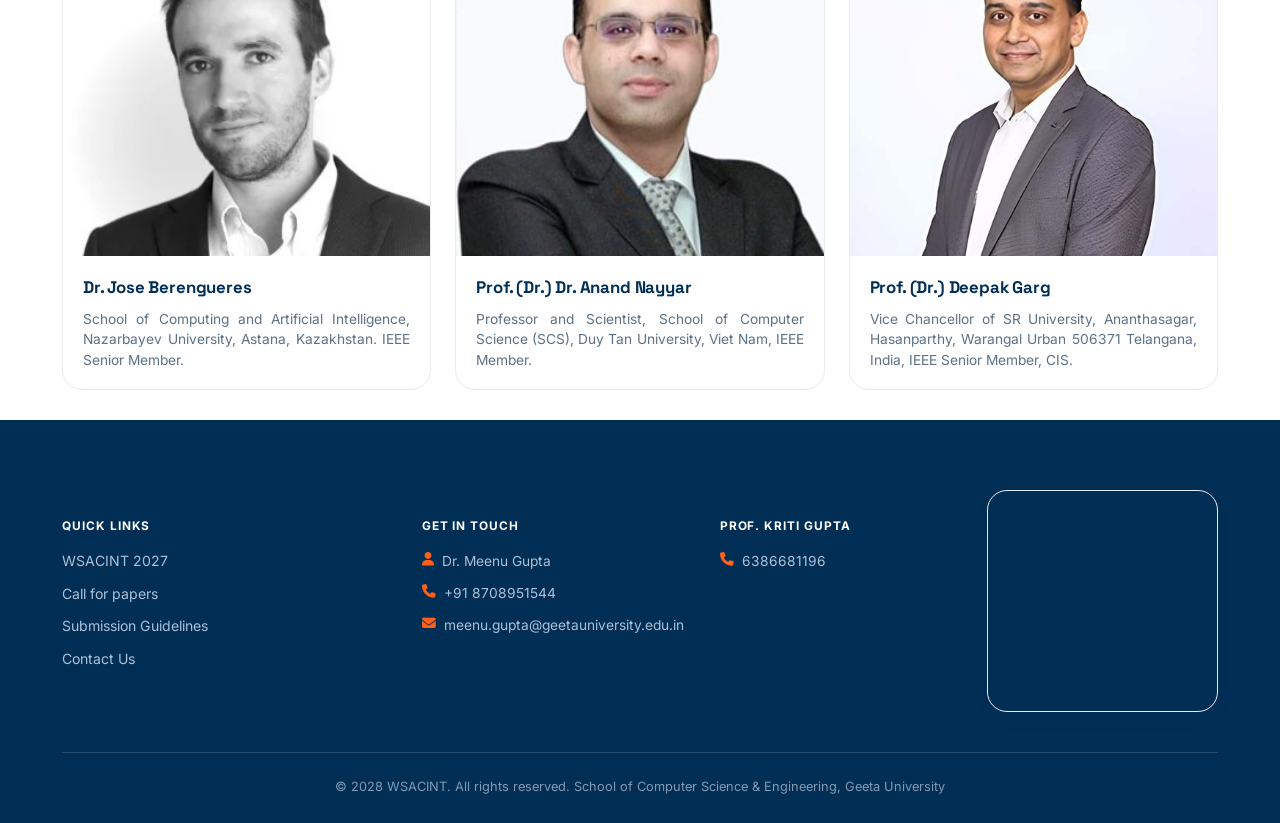
==== commit 3925cd48: "COMMIT" ====
--- a/index.html
+++ b/index.html
@@ -5,8 +5,7 @@
   <meta charset="UTF-8">
   <meta name="viewport" content="width=device-width, initial-scale=1.0">
   <title>WSACINT-2028 — Self-Adaptive Computational Intelligence and Networked Technologies</title>
-  <link rel="icon"
-    href="data:image/svg+xml,%3Csvg xmlns='http://www.w3.org/2000/svg' viewBox='0 0 100 100'%3E%3Crect width='100' height='100' rx='24' fill='%23012e55'/%3E%3Ccircle cx='50' cy='42' r='16' fill='%23ff5f19'/%3E%3Crect x='30' y='66' width='40' height='9' rx='4.5' fill='white'/%3E%3C/svg%3E">
+  <link rel="icon" href="assets/img/favicon.png">
   <link rel="preconnect" href="https://fonts.googleapis.com">
   <link rel="preconnect" href="https://fonts.gstatic.com" crossorigin>
   <link
@@ -189,7 +188,7 @@
             School of CSE, Geeta University</p>
 
           <div class="btn-row reveal" style="margin-top: 10px;">
-            <a class="btn btn-primary" href="https://cmt3.research.microsoft.com/aicraft2027"><i
+            <a class="btn btn-primary" href="https://cmt3.research.microsoft.com/WSACINT2027"><i
                 class="fa-solid fa-file-arrow-up"></i>Submit Paper Online</a>
           </div>
         </div>
@@ -464,7 +463,7 @@
         <div class="foot-grid">
           <div class="fcol">
             <h6>Quick Links</h6>
-            <a href="index.html#about">AICRAFT 2027</a>
+            <a href="index.html#about">WSACINT 2027</a>
             <a href="call-for-papers.html">Call for papers</a>
             <a href="paper-submission-guidelines.html">Submission Guidelines</a>
             <a href="contact.html">Contact Us</a>
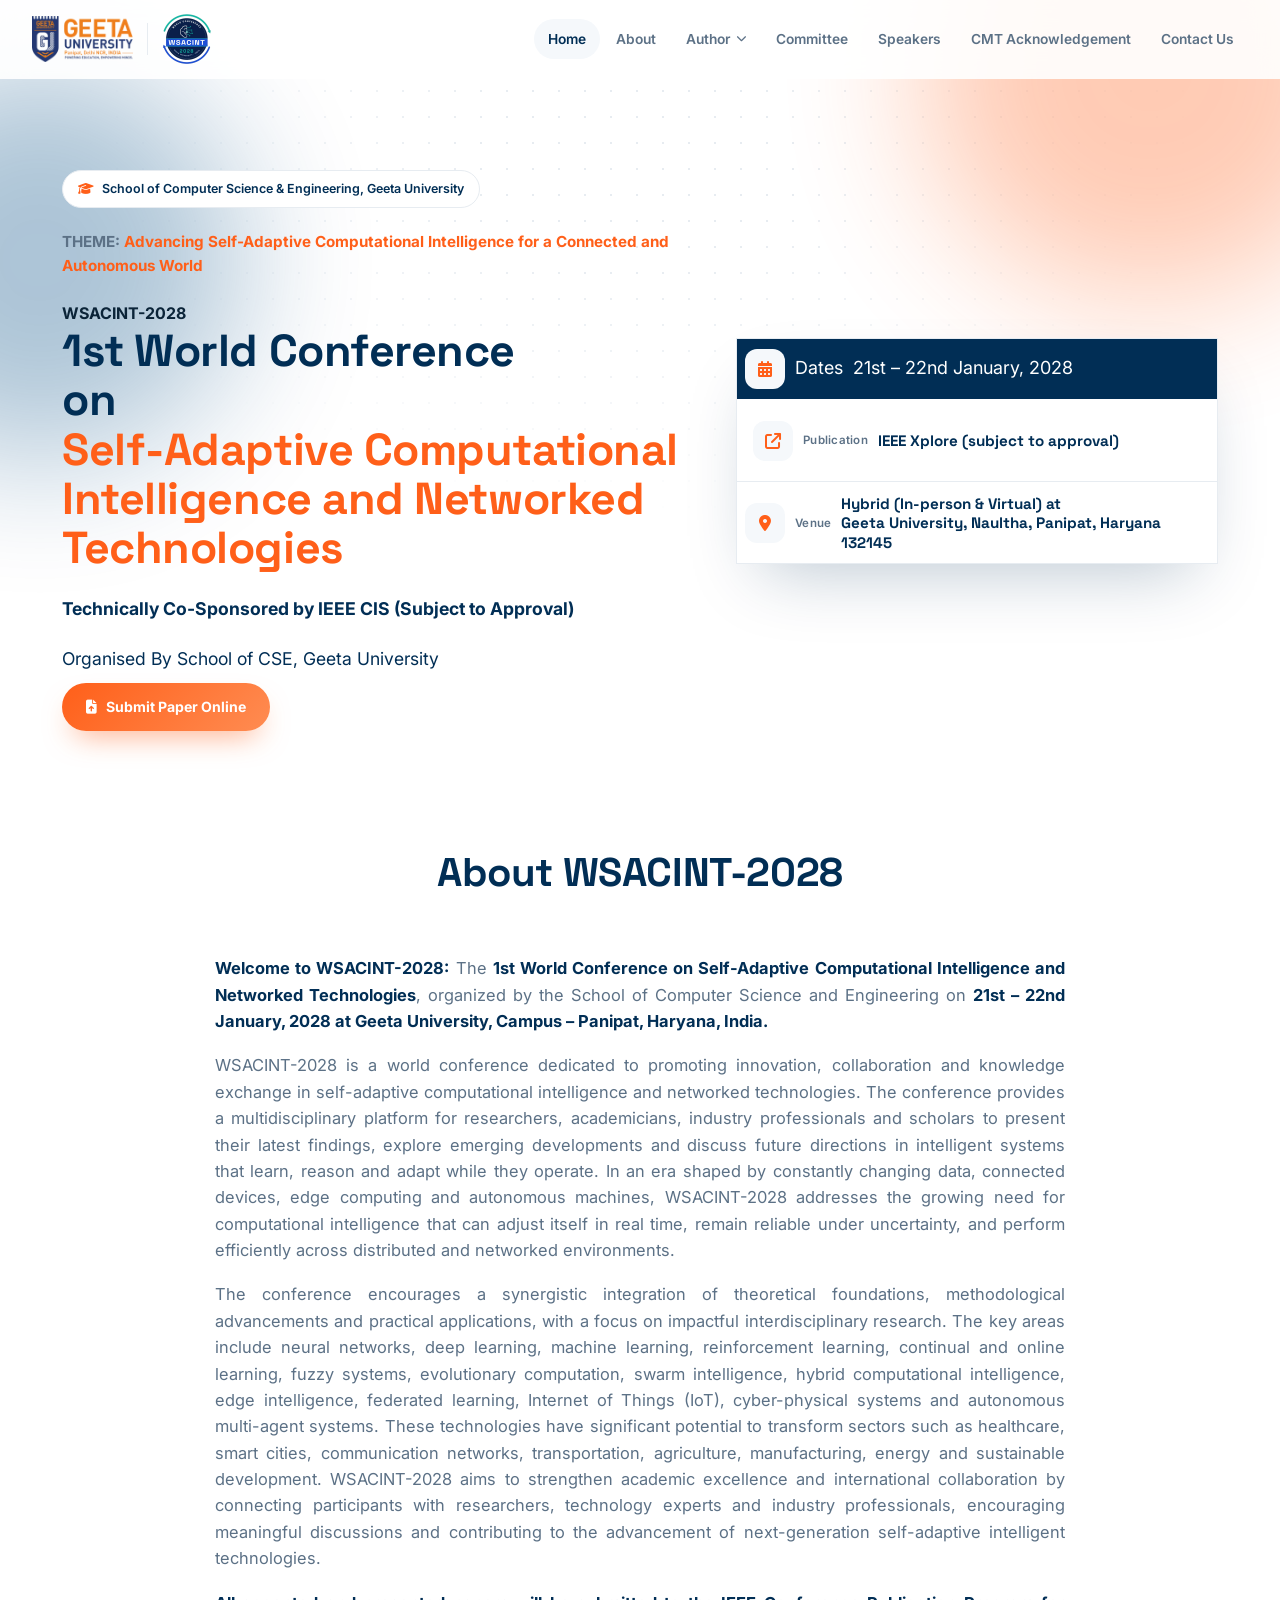
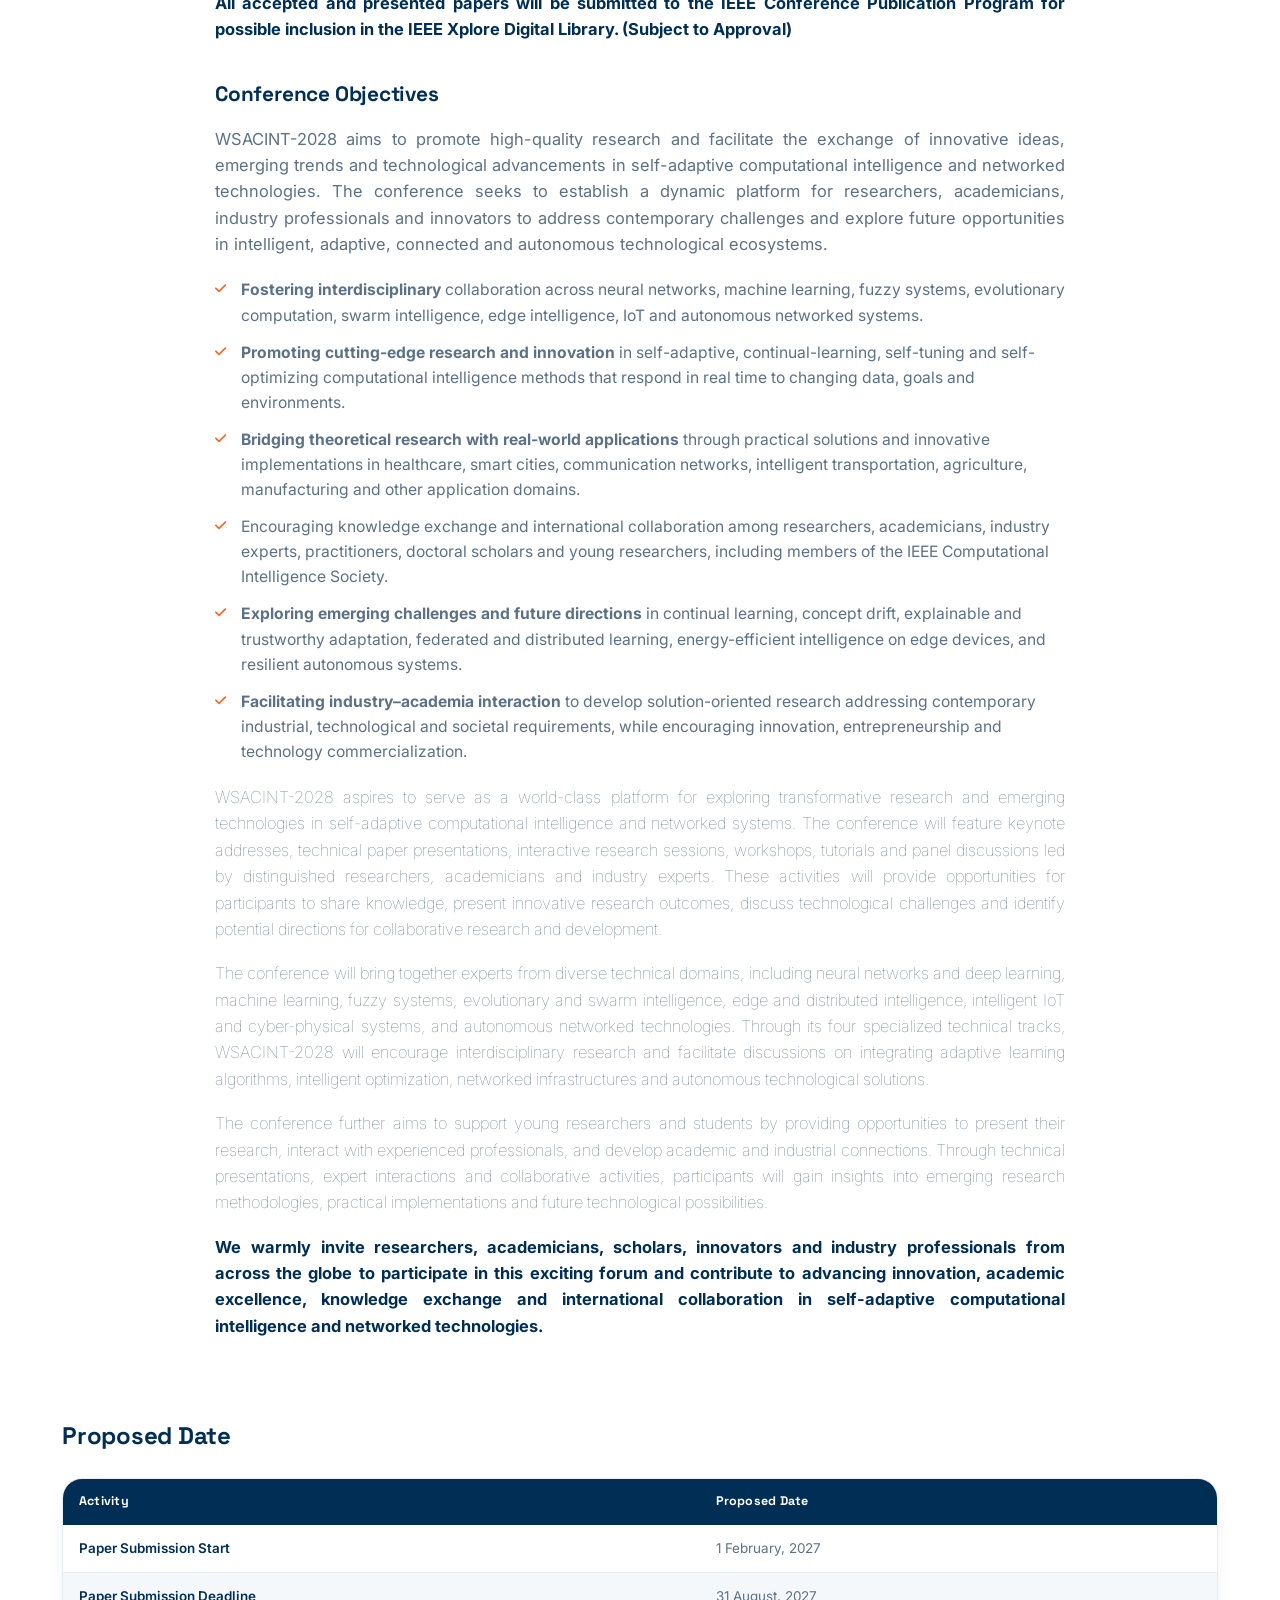
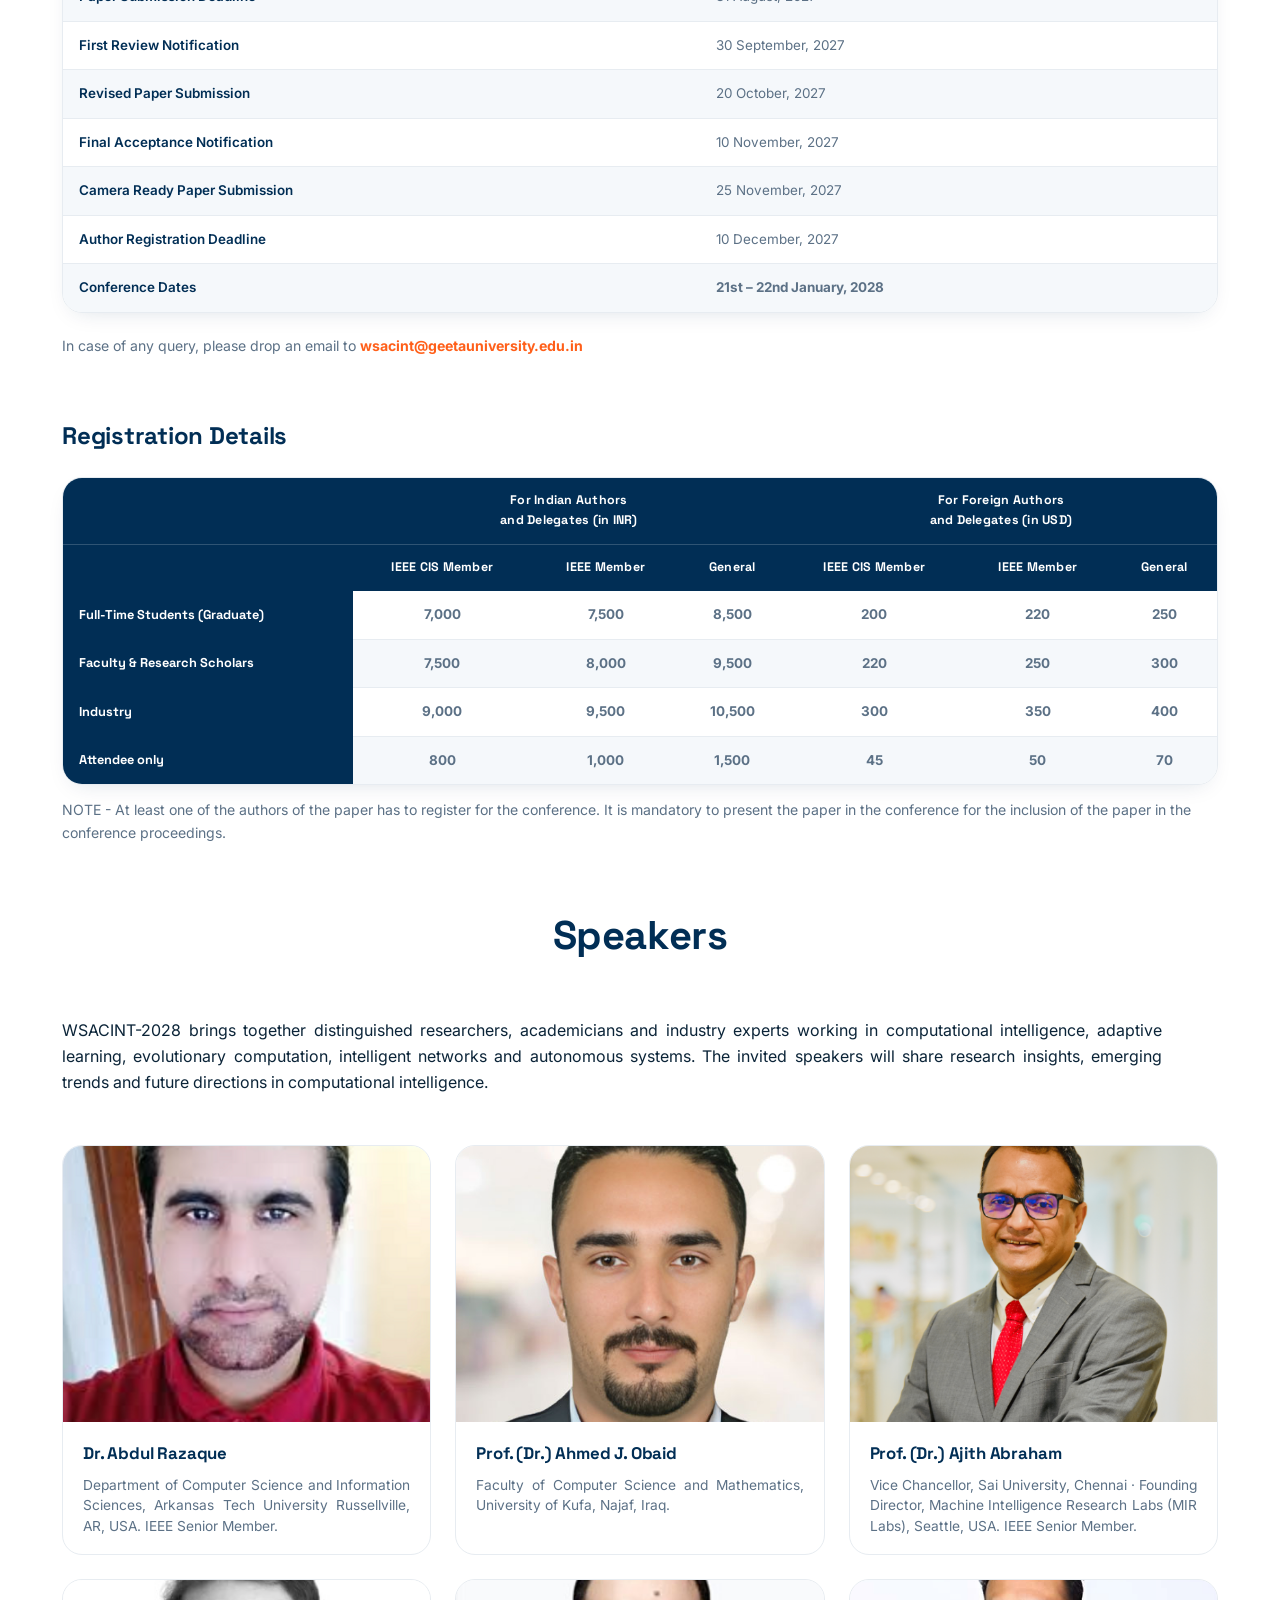
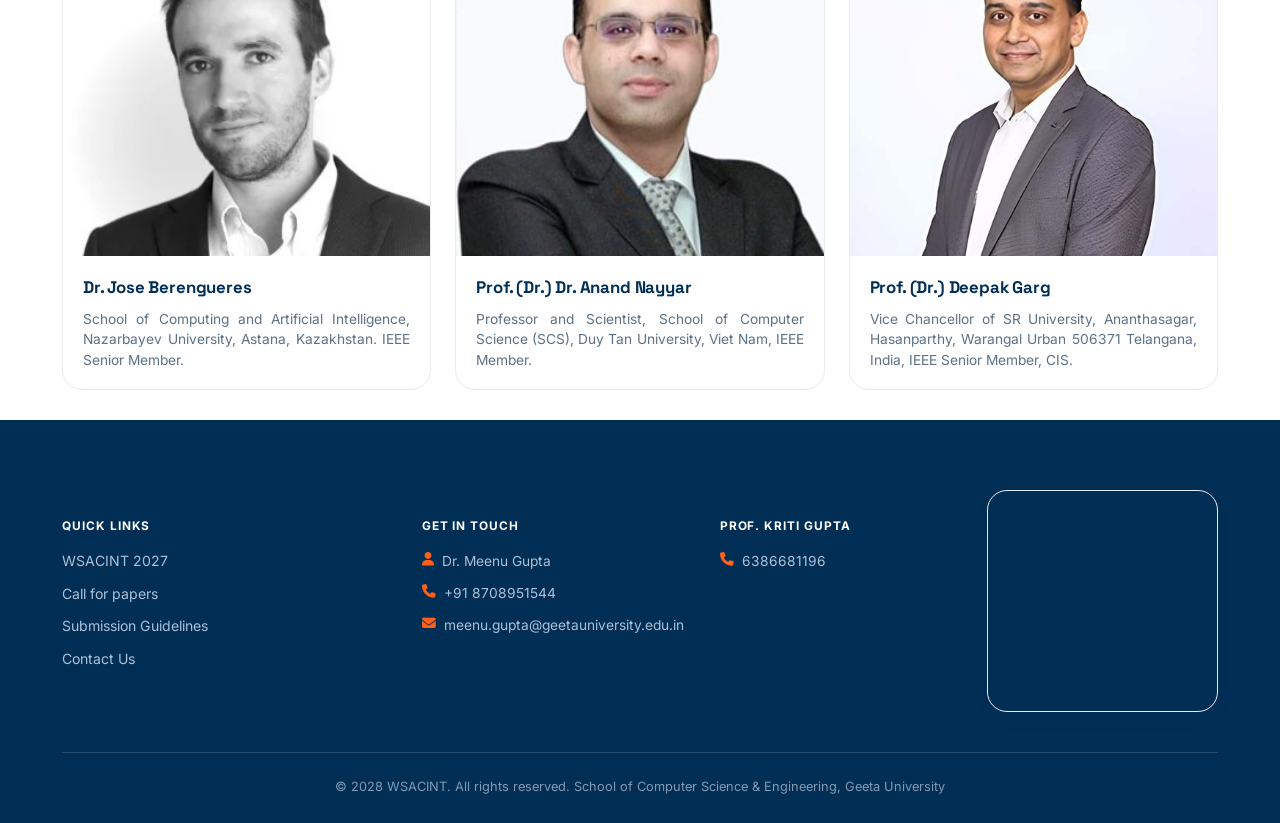
==== commit 182c941d: "commit" ====
--- a/index.html
+++ b/index.html
@@ -188,7 +188,7 @@
             School of CSE, Geeta University</p>
 
           <div class="btn-row reveal" style="margin-top: 10px;">
-            <a class="btn btn-primary" href="https://cmt3.research.microsoft.com/WSACINT2027"><i
+            <a class="btn btn-primary" href="https://cmt3.research.microsoft.com/wsacint2027"><i
                 class="fa-solid fa-file-arrow-up"></i>Submit Paper Online</a>
           </div>
         </div>
@@ -367,8 +367,8 @@
               </table>
             </div>
             <p class="reg-note" style="margin-top:22px;">In case of any query, please drop an email to
-              <a href="mailto:iccins@geetauniversity.edu.in"
-                style="color:var(--orange); font-weight:700;">meenu.gupta@geetauniversity.edu.in</a>
+              <a href="mailto:wsacint@geetauniversity.edu.in"
+                style="color:var(--orange); font-weight:700;">wsacint@geetauniversity.edu.in</a>
             </p>
           </div>
 
